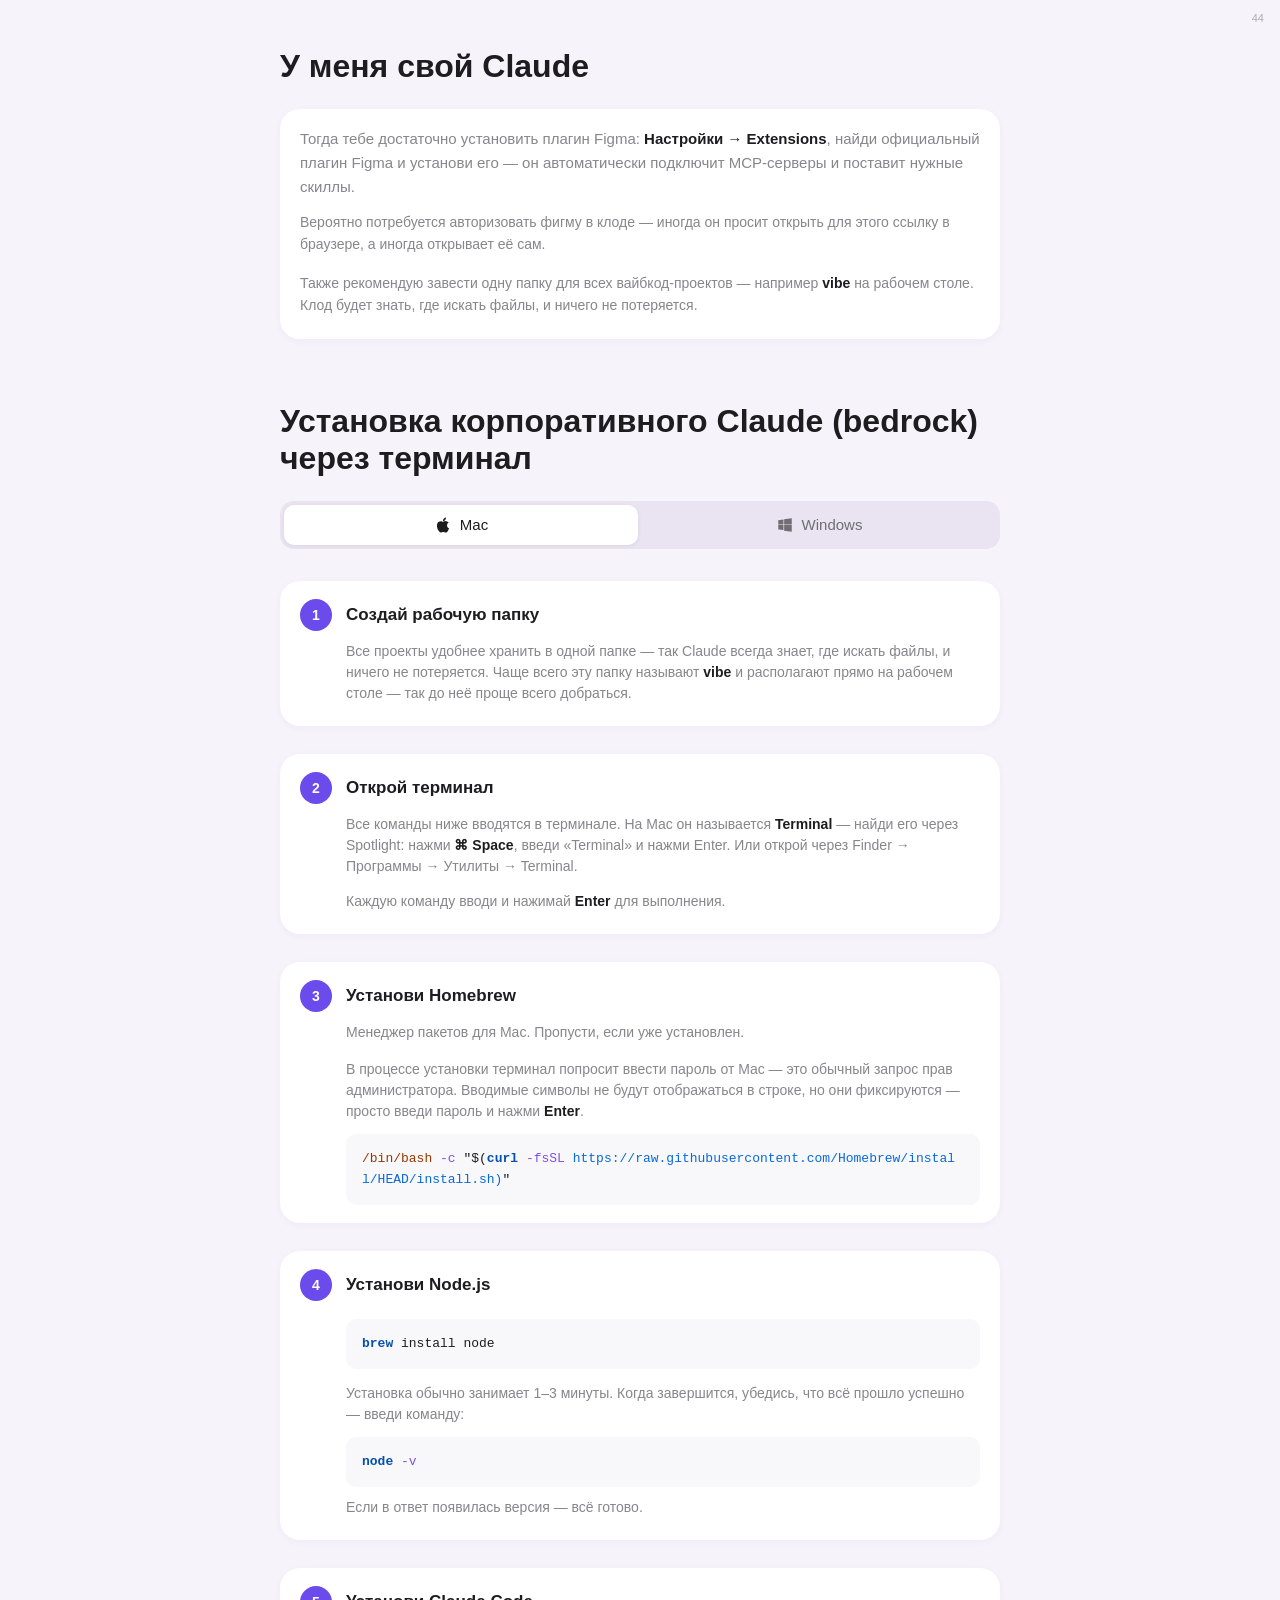
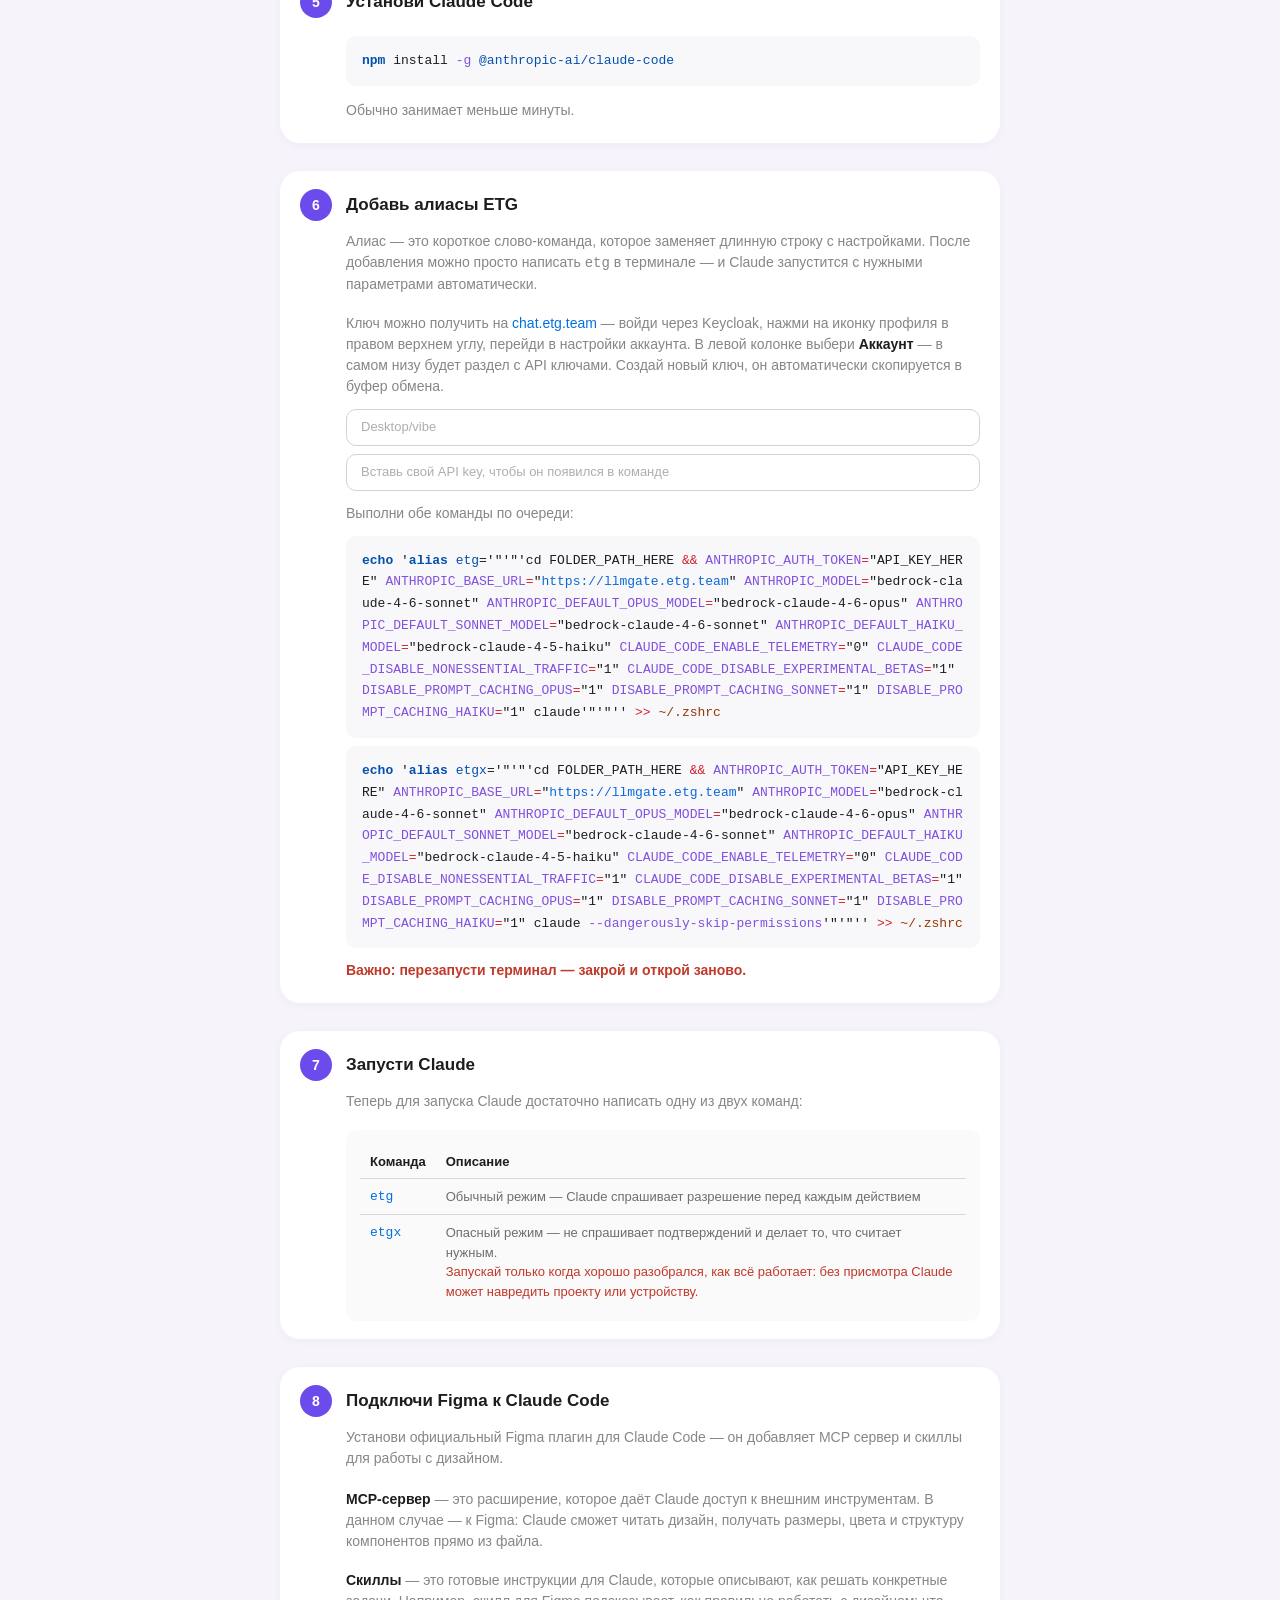
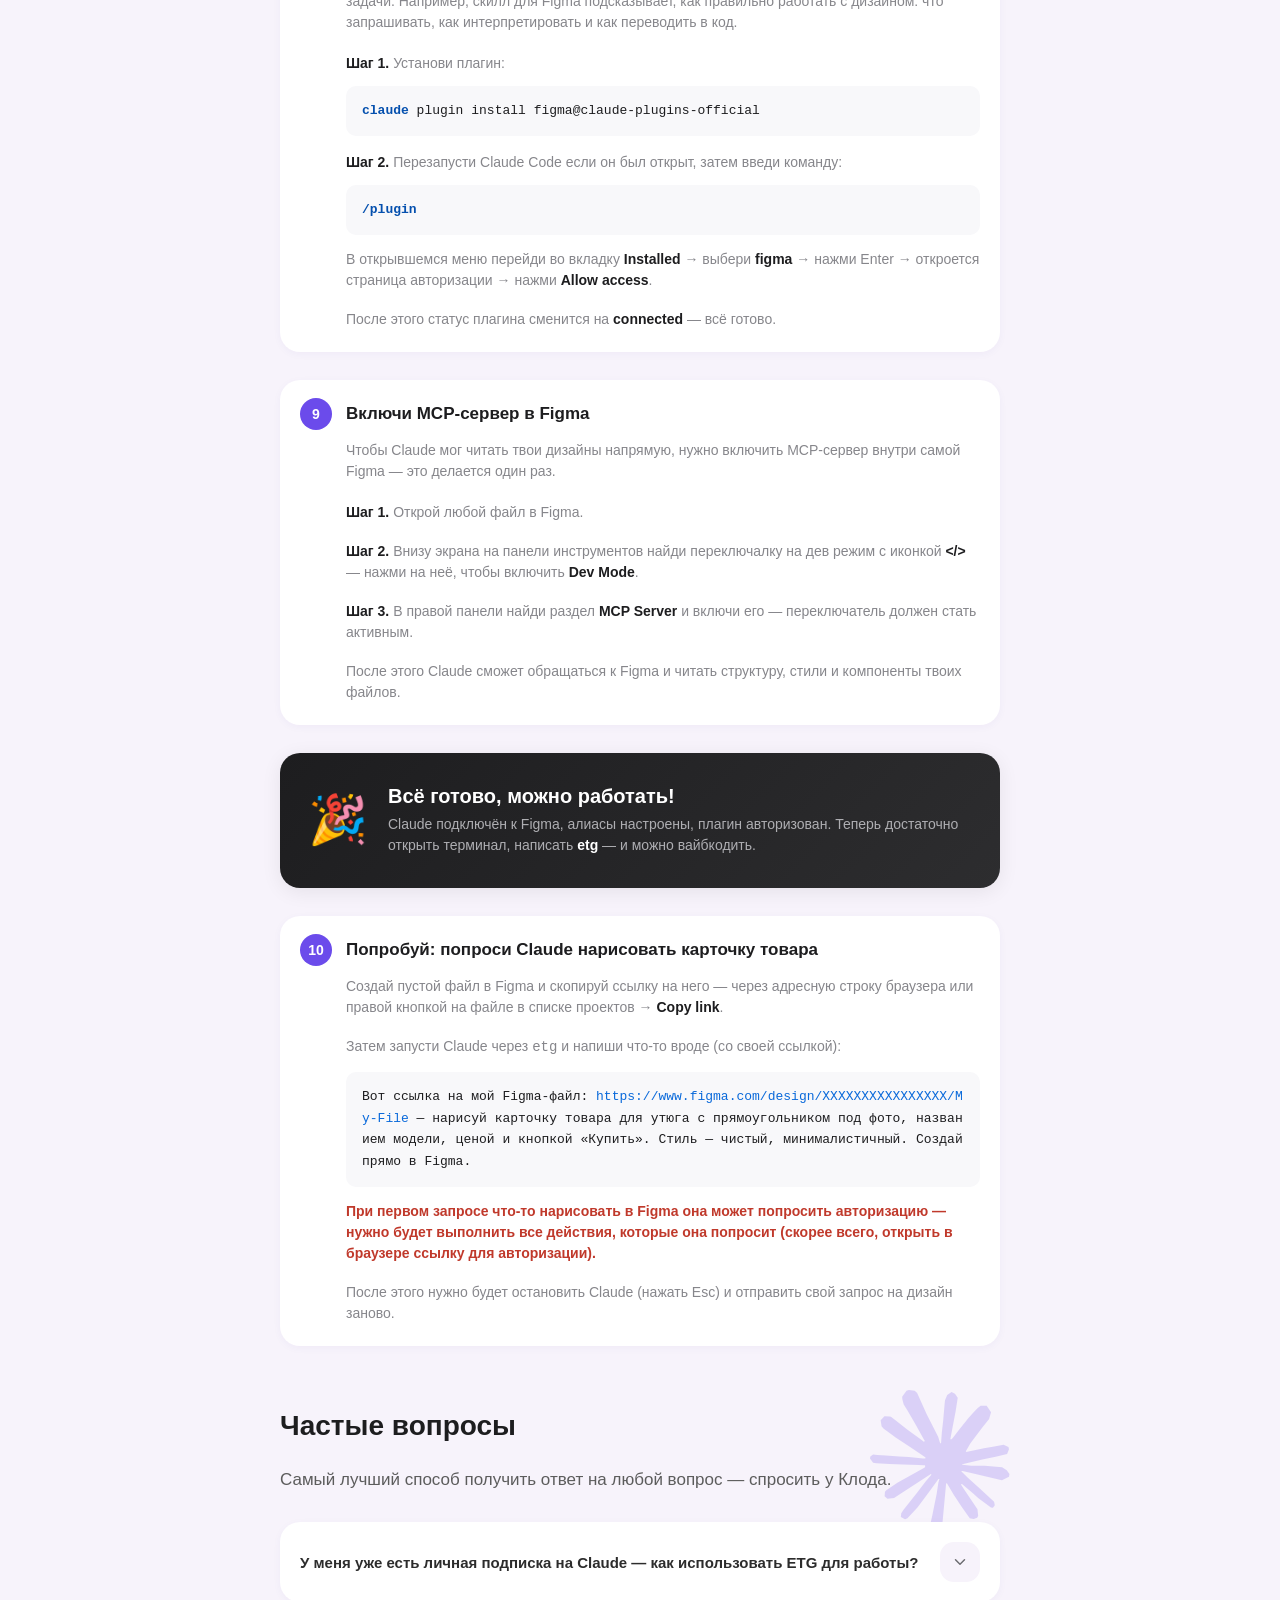
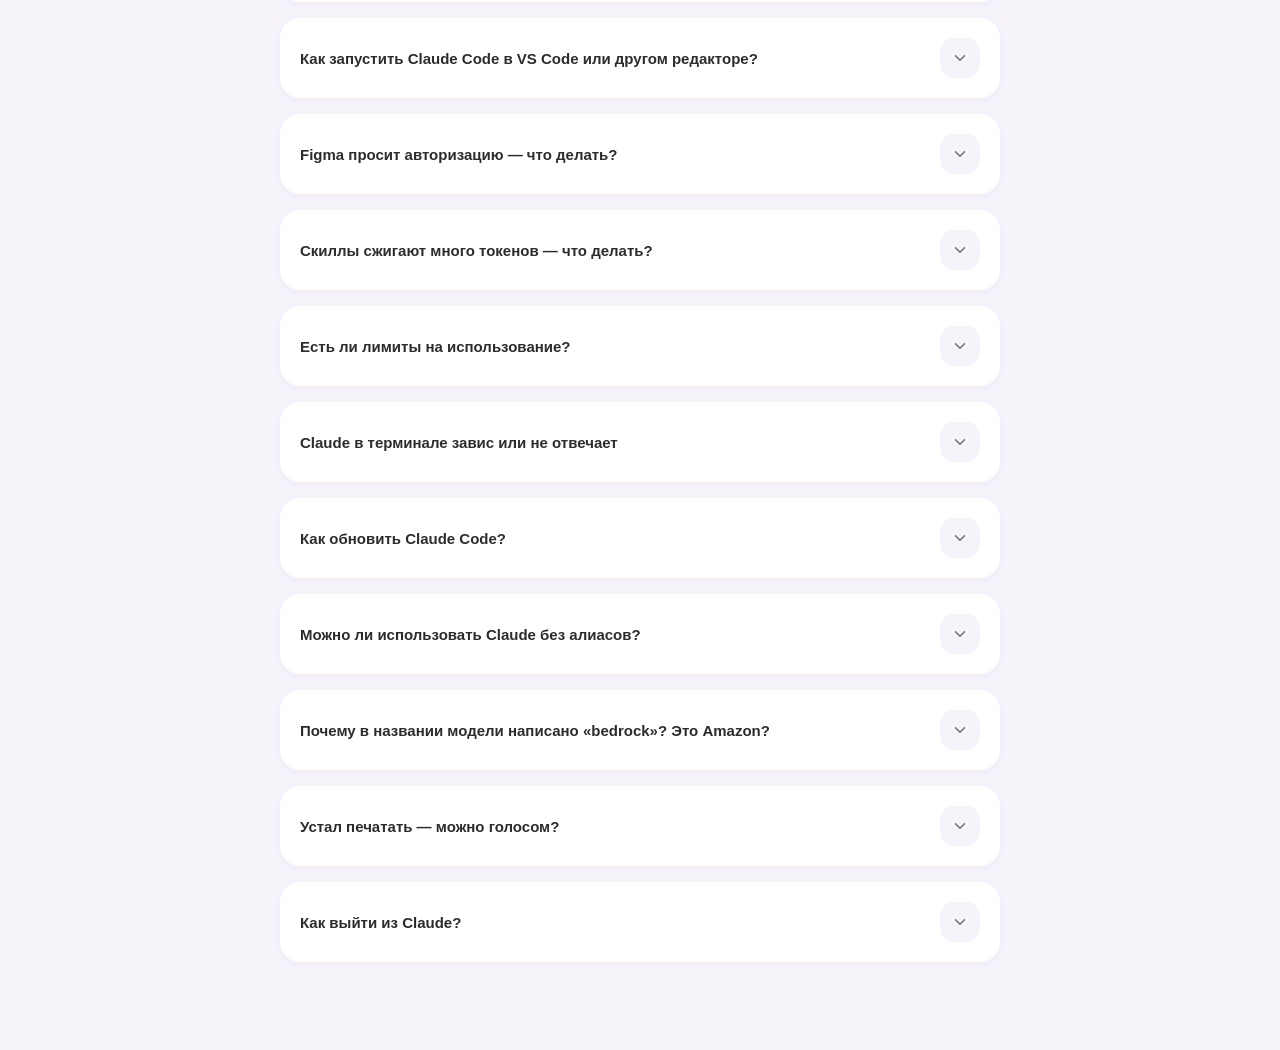
==== index.html @ 1d1927fa "v44: добавить трекинг кликов в Google Sheets через Apps Script Co-Authored-By: NiazC <niazique@gmail" ====
<!DOCTYPE html>
<html lang="ru">
<head>
  <meta charset="UTF-8" />
  <meta name="viewport" content="width=device-width, initial-scale=1.0" />
  <title>Установка Claude Code</title>
  <link rel="icon" href="favicon.svg" type="image/svg+xml" />
  <link rel="stylesheet" href="styles.css" />
  <script src="https://mcp.figma.com/mcp/html-to-design/capture.js" async></script>
</head>
<body>
  <div style="position:fixed;top:12px;right:16px;font-size:11px;color:var(--color-text-footer);pointer-events:none;">44</div>
  <div class="container">
    <header>
      <h1>У меня свой Claude</h1>
    </header>

    <div class="step" style="margin-bottom: 64px;">
      <div class="step-body" style="padding-top: 18px;">
        <p class="step-desc" style="padding-left: 0; margin: 0; font-size: 15px; line-height: 1.6;">
          Тогда тебе достаточно установить плагин Figma: <strong style="color:#1d1d1f">Настройки → Extensions</strong>, найди официальный плагин Figma и установи его — он автоматически подключит MCP-серверы и поставит нужные скиллы.
        </p>
        <p class="step-desc" style="padding-left: 0; margin-top: 4px; line-height: 1.6;">
          Вероятно потребуется авторизовать фигму в клоде — иногда он просит открыть для этого ссылку в браузере, а иногда открывает её сам.
        </p>
        <p class="step-desc" style="padding-left: 0; margin-top: 4px; line-height: 1.6;">
          Также рекомендую завести одну папку для всех вайбкод-проектов — например <strong style="color:#1d1d1f">vibe</strong> на рабочем столе. Клод будет знать, где искать файлы, и ничего не потеряется.
        </p>
      </div>
    </div>

    <header>
      <h1 id="pageTitle">Установка корпоративного Claude (bedrock) через терминал</h1>
    </header>

    <div class="os-toggle">
      <button id="macBtn" class="os-btn active" onclick="setOS('mac')">
        <svg viewBox="0 0 24 24" xmlns="http://www.w3.org/2000/svg"><path d="M18.71 19.5c-.83 1.24-1.71 2.45-3.05 2.47-1.34.03-1.77-.79-3.29-.79-1.53 0-2 .77-3.27.82-1.31.05-2.3-1.32-3.14-2.53C4.25 17 2.94 12.45 4.7 9.39c.87-1.52 2.43-2.48 4.12-2.51 1.28-.02 2.5.87 3.29.87.78 0 2.26-1.07 3.8-.91.65.03 2.47.26 3.64 1.98-.09.06-2.17 1.28-2.15 3.81.03 3.02 2.65 4.03 2.68 4.04-.03.07-.42 1.44-1.38 2.83M13 3.5c.73-.83 1.94-1.46 2.94-1.5.13 1.17-.34 2.35-1.04 3.19-.69.85-1.83 1.51-2.95 1.42-.15-1.15.41-2.35 1.05-3.11z"/></svg>
        Mac
      </button>
      <button id="winBtn" class="os-btn" onclick="setOS('win')">
        <svg viewBox="0 0 24 24" xmlns="http://www.w3.org/2000/svg"><path d="M3 5.557L9.938 4.6v6.787H3zM10.868 4.46L21 3v8.387H10.868zM3 11.988h6.938V18.8L3 17.864zM10.868 12.087H21V21l-10.132-1.396z"/></svg>
        Windows
      </button>
    </div>

    <div class="steps" id="macSteps">

      <div class="step">
        <div class="step-header">
          <div class="step-number">1</div>
          <div class="step-title">Создай рабочую папку</div>
        </div>
        <div class="step-body">
          <p class="step-desc">Все проекты удобнее хранить в одной папке — так Claude всегда знает, где искать файлы, и ничего не потеряется. Чаще всего эту папку называют <strong style="color:#1d1d1f">vibe</strong> и располагают прямо на рабочем столе — так до неё проще всего добраться.</p>
        </div>
      </div>

      <div class="step">
        <div class="step-header">
          <div class="step-number">2</div>
          <div class="step-title">Открой терминал</div>
        </div>
        <div class="step-body">
          <p class="step-desc">Все команды ниже вводятся в терминале. На Mac он называется <strong style="color:#1d1d1f">Terminal</strong> — найди его через Spotlight: нажми <strong style="color:#1d1d1f">⌘ Space</strong>, введи «Terminal» и нажми Enter. Или открой через Finder → Программы → Утилиты → Terminal.</p>
          <p class="step-desc" style="margin-top: 2px;">Каждую команду вводи и нажимай <strong style="color:#1d1d1f">Enter</strong> для выполнения.</p>
        </div>
      </div>

      <div class="step">
        <div class="step-header">
          <div class="step-number">3</div>
          <div class="step-title">Установи Homebrew</div>
        </div>
        <div class="step-body">
          <p class="step-desc">Менеджер пакетов для Mac. Пропусти, если уже установлен.</p>
          <p class="step-desc" style="margin-top:4px;">В процессе установки терминал попросит ввести пароль от Mac — это обычный запрос прав администратора. Вводимые символы не будут отображаться в строке, но они фиксируются — просто введи пароль и нажми <strong style="color:#1d1d1f">Enter</strong>.</p>
          <div class="cmd-block">
            <code>/bin/bash -c "$(curl -fsSL https://raw.githubusercontent.com/Homebrew/install/HEAD/install.sh)"</code>          </div>
        </div>
      </div>

      <div class="step">
        <div class="step-header">
          <div class="step-number">4</div>
          <div class="step-title">Установи Node.js</div>
        </div>
        <div class="step-body">
          <div class="cmd-block">
            <code>brew install node</code>          </div>
          <p class="step-desc" style="margin-top: 6px;">Установка обычно занимает 1–3 минуты. Когда завершится, убедись, что всё прошло успешно — введи команду:</p>
          <div class="cmd-block">
            <code>node -v</code>          </div>
          <p class="step-desc" style="margin-top: 2px;">Если в ответ появилась версия — всё готово.</p>
        </div>
      </div>

      <div class="step">
        <div class="step-header">
          <div class="step-number">5</div>
          <div class="step-title">Установи Claude Code</div>
        </div>
        <div class="step-body">
          <div class="cmd-block">
            <code>npm install -g @anthropic-ai/claude-code</code>          </div>
          <p class="step-desc" style="margin-top: 6px;">Обычно занимает меньше минуты.</p>
        </div>
      </div>

      <div class="step">
        <div class="step-header">
          <div class="step-number">6</div>
          <div class="step-title">Добавь алиасы ETG</div>
        </div>
        <div class="step-body">
          <p class="step-desc">Алиас — это короткое слово-команда, которое заменяет длинную строку с настройками. После добавления можно просто написать <code style="color:#86868b">etg</code> в терминале — и Claude запустится с нужными параметрами автоматически.</p>
          <p class="step-desc" style="margin-top: 6px;">Ключ можно получить на <a href="https://chat.etg.team/" target="_blank" style="color:#0071e3;text-decoration:none;font-weight:500">chat.etg.team</a> — войди через Keycloak, нажми на иконку профиля в правом верхнем углу, перейди в настройки аккаунта. В левой колонке выбери <strong style="color:#1d1d1f">Аккаунт</strong> — в самом низу будет раздел с API ключами. Создай новый ключ, он автоматически скопируется в буфер обмена.</p>

          <div class="api-key-input-wrap">
            <div class="input-row">
              <input id="macFolderInput" type="text" placeholder="Desktop/vibe"
                oninput="updateAliases()" autocomplete="off" spellcheck="false" />
            </div>
            <div class="input-row">
              <input id="macKeyInput" type="text" placeholder="Вставь свой API key, чтобы он появился в команде"
                oninput="updateAliases()" autocomplete="off" spellcheck="false" />
            </div>
          </div>

          <p class="step-desc" style="margin-top: 4px;">Выполни обе команды по очереди:</p>
          <div class="cmd-block">
            <code id="aliasEtg">echo 'alias etg='"'"'cd ~/Desktop/vibe && ANTHROPIC_AUTH_TOKEN="API_KEY_HERE" ANTHROPIC_BASE_URL="https://llmgate.etg.team" ANTHROPIC_MODEL="bedrock-claude-4-6-sonnet" ANTHROPIC_DEFAULT_OPUS_MODEL="bedrock-claude-4-6-opus" ANTHROPIC_DEFAULT_SONNET_MODEL="bedrock-claude-4-6-sonnet" ANTHROPIC_DEFAULT_HAIKU_MODEL="bedrock-claude-4-5-haiku" CLAUDE_CODE_ENABLE_TELEMETRY="0" CLAUDE_CODE_DISABLE_NONESSENTIAL_TRAFFIC="1" CLAUDE_CODE_DISABLE_EXPERIMENTAL_BETAS="1" DISABLE_PROMPT_CACHING_OPUS="1" DISABLE_PROMPT_CACHING_SONNET="1" DISABLE_PROMPT_CACHING_HAIKU="1" claude'"'"'' >> ~/.zshrc</code>          </div>
          <div class="cmd-block">
            <code id="aliasEtgx">echo 'alias etgx='"'"'cd ~/Desktop/vibe && ANTHROPIC_AUTH_TOKEN="API_KEY_HERE" ANTHROPIC_BASE_URL="https://llmgate.etg.team" ANTHROPIC_MODEL="bedrock-claude-4-6-sonnet" ANTHROPIC_DEFAULT_OPUS_MODEL="bedrock-claude-4-6-opus" ANTHROPIC_DEFAULT_SONNET_MODEL="bedrock-claude-4-6-sonnet" ANTHROPIC_DEFAULT_HAIKU_MODEL="bedrock-claude-4-5-haiku" CLAUDE_CODE_ENABLE_TELEMETRY="0" CLAUDE_CODE_DISABLE_NONESSENTIAL_TRAFFIC="1" CLAUDE_CODE_DISABLE_EXPERIMENTAL_BETAS="1" DISABLE_PROMPT_CACHING_OPUS="1" DISABLE_PROMPT_CACHING_SONNET="1" DISABLE_PROMPT_CACHING_HAIKU="1" claude --dangerously-skip-permissions'"'"'' >> ~/.zshrc</code>          </div>
          <p class="step-desc" style="color:#c0392b;font-weight:600;margin-top:4px;">Важно: перезапусти терминал — закрой и открой заново.</p>
        </div>
      </div>

      <div class="step">
        <div class="step-header">
          <div class="step-number">7</div>
          <div class="step-title">Запусти Claude</div>
        </div>
        <div class="step-body">
          <p class="step-desc">Теперь для запуска Claude достаточно написать одну из двух команд:</p>
          <div class="note" style="margin-top:6px;margin-left:46px;">
            <table>
              <thead><tr><th>Команда</th><th>Описание</th></tr></thead>
              <tbody>
                <tr>
                  <td>etg</td>
                  <td>Обычный режим — Claude спрашивает разрешение перед каждым действием</td>
                </tr>
                <tr>
                  <td>etgx</td>
                  <td>
                    Опасный режим — не спрашивает подтверждений и делает то, что считает нужным.<br>
                    <span style="color:#c0392b;">Запускай только когда хорошо разобрался, как всё работает: без присмотра Claude может навредить проекту или устройству.</span>
                  </td>
                </tr>
              </tbody>
            </table>
          </div>
        </div>
      </div>

      <div class="step">
        <div class="step-header">
          <div class="step-number">8</div>
          <div class="step-title">Подключи Figma к Claude Code</div>
        </div>
        <div class="step-body">
          <p class="step-desc">Установи официальный Figma плагин для Claude Code — он добавляет MCP сервер и скиллы для работы с дизайном.</p>
          <p class="step-desc" style="margin-top:8px;"><strong style="color:#1d1d1f">MCP-сервер</strong> — это расширение, которое даёт Claude доступ к внешним инструментам. В данном случае — к Figma: Claude сможет читать дизайн, получать размеры, цвета и структуру компонентов прямо из файла.</p>
          <p class="step-desc" style="margin-top:6px;"><strong style="color:#1d1d1f">Скиллы</strong> — это готовые инструкции для Claude, которые описывают, как решать конкретные задачи. Например, скилл для Figma подсказывает, как правильно работать с дизайном: что запрашивать, как интерпретировать и как переводить в код.</p>
          <p class="step-desc" style="margin-top:8px;"><strong style="color:#1d1d1f">Шаг 1.</strong> Установи плагин:</p>
          <div class="cmd-block">
            <code>claude plugin install figma@claude-plugins-official</code>          </div>
          <p class="step-desc" style="margin-top:8px;"><strong style="color:#1d1d1f">Шаг 2.</strong> Перезапусти Claude Code если он был открыт, затем введи команду:</p>
          <div class="cmd-block">
            <code>/plugin</code>          </div>
          <p class="step-desc" style="margin-top:6px;">В открывшемся меню перейди во вкладку <strong style="color:#1d1d1f">Installed</strong> → выбери <strong style="color:#1d1d1f">figma</strong> → нажми Enter → откроется страница авторизации → нажми <strong style="color:#1d1d1f">Allow access</strong>.</p>
          <p class="step-desc" style="margin-top:6px;">После этого статус плагина сменится на <strong style="color:#1d1d1f">connected</strong> — всё готово.</p>
        </div>
      </div>

      <div class="step">
        <div class="step-header">
          <div class="step-number">9</div>
          <div class="step-title">Включи MCP-сервер в Figma</div>
        </div>
        <div class="step-body">
          <p class="step-desc">Чтобы Claude мог читать твои дизайны напрямую, нужно включить MCP-сервер внутри самой Figma — это делается один раз.</p>
          <p class="step-desc" style="margin-top:8px;"><strong style="color:#1d1d1f">Шаг 1.</strong> Открой любой файл в Figma.</p>
          <p class="step-desc" style="margin-top:6px;"><strong style="color:#1d1d1f">Шаг 2.</strong> Внизу экрана на панели инструментов найди переключалку на дев режим с иконкой <strong style="color:#1d1d1f">&lt;/&gt;</strong> — нажми на неё, чтобы включить <strong style="color:#1d1d1f">Dev Mode</strong>.</p>
          <p class="step-desc" style="margin-top:6px;"><strong style="color:#1d1d1f">Шаг 3.</strong> В правой панели найди раздел <strong style="color:#1d1d1f">MCP Server</strong> и включи его — переключатель должен стать активным.</p>
          <p class="step-desc" style="margin-top:6px;">После этого Claude сможет обращаться к Figma и читать структуру, стили и компоненты твоих файлов.</p>
        </div>
      </div>

      <div class="step-celebrate">
        <div class="celebrate-emoji">🎉</div>
        <div class="celebrate-text">
          <h2>Всё готово, можно работать!</h2>
          <p>Claude подключён к Figma, алиасы настроены, плагин авторизован. Теперь достаточно открыть терминал, написать <strong style="color:#fff">etg</strong> — и можно вайбкодить.</p>
        </div>
      </div>

      <div class="step">
        <div class="step-header">
          <div class="step-number">10</div>
          <div class="step-title">Попробуй: попроси Claude нарисовать карточку товара</div>
        </div>
        <div class="step-body">
          <p class="step-desc">Создай пустой файл в Figma и скопируй ссылку на него — через адресную строку браузера или правой кнопкой на файле в списке проектов → <strong style="color:#1d1d1f">Copy link</strong>.</p>
          <p class="step-desc" style="margin-top:6px;">Затем запусти Claude через <code style="color:#86868b">etg</code> и напиши что-то вроде (со своей ссылкой):</p>
          <div class="cmd-block" style="margin-top:2px;">
            <code>Вот ссылка на мой Figma-файл: https://www.figma.com/design/XXXXXXXXXXXXXXXX/My-File — нарисуй карточку товара для утюга с прямоугольником под фото, названием модели, ценой и кнопкой «Купить». Стиль — чистый, минималистичный. Создай прямо в Figma.</code>          </div>
          <p class="step-desc" style="margin-top:6px;color:#c0392b;font-weight:600;">При первом запросе что-то нарисовать в Figma она может попросить авторизацию — нужно будет выполнить все действия, которые она попросит (скорее всего, открыть в браузере ссылку для авторизации).</p>
          <p class="step-desc" style="margin-top:6px;">После этого нужно будет остановить Claude (нажать Esc) и отправить свой запрос на дизайн заново.</p>
        </div>
      </div>

    </div>

    <div class="steps" id="winSteps" style="display:none">

      <div class="step">
        <div class="step-header">
          <div class="step-number">1</div>
          <div class="step-title">Создай рабочую папку</div>
        </div>
        <div class="step-body">
          <p class="step-desc">Все проекты удобнее хранить в одной папке. Чаще всего её называют <strong style="color:#1d1d1f">vibe</strong> и кладут прямо на рабочий стол — так до неё проще всего добраться. Создай её через Проводник или щёлкни правой кнопкой на рабочем столе → Создать → Папку.</p>
        </div>
      </div>

      <div class="step">
        <div class="step-header">
          <div class="step-number">2</div>
          <div class="step-title">Открой PowerShell</div>
        </div>
        <div class="step-body">
          <p class="step-desc">Все команды ниже вводятся в PowerShell. Открой его через <strong style="color:#1d1d1f">Win + X</strong> → Terminal (или Windows PowerShell). Либо нажми <strong style="color:#1d1d1f">Win + S</strong>, введи «PowerShell» и запусти от имени администратора.</p>
          <p class="step-desc" style="margin-top:2px;">Каждую команду вводи и нажимай <strong style="color:#1d1d1f">Enter</strong> для выполнения.</p>
        </div>
      </div>

      <div class="step">
        <div class="step-header">
          <div class="step-number">3</div>
          <div class="step-title">Установи Node.js</div>
        </div>
        <div class="step-body">
          <p class="step-desc">Установи через встроенный пакетный менеджер Windows:</p>
          <div class="cmd-block">
            <code>winget install OpenJS.NodeJS</code>          </div>
          <p class="step-desc" style="margin-top:6px;">Установка занимает 1–3 минуты. После завершения закрой и снова открой PowerShell, затем проверь:</p>
          <div class="cmd-block">
            <code>node -v</code>          </div>
          <p class="step-desc" style="margin-top:2px;">Если в ответ появилась версия — всё готово.</p>
        </div>
      </div>

      <div class="step">
        <div class="step-header">
          <div class="step-number">4</div>
          <div class="step-title">Установи Claude Code</div>
        </div>
        <div class="step-body">
          <div class="cmd-block">
            <code>npm install -g @anthropic-ai/claude-code</code>          </div>
          <p class="step-desc" style="margin-top:6px;">Обычно занимает меньше минуты.</p>
        </div>
      </div>

      <div class="step">
        <div class="step-header">
          <div class="step-number">5</div>
          <div class="step-title">Добавь функции ETG</div>
        </div>
        <div class="step-body">
          <p class="step-desc">На Windows вместо алиасов используются функции PowerShell — принцип тот же: вводишь <code style="color:#86868b">etg</code> и Claude запускается с нужными параметрами.</p>
          <p class="step-desc" style="margin-top:6px;">Ключ можно получить на <a href="https://chat.etg.team/" target="_blank" style="color:#0071e3;text-decoration:none;font-weight:500">chat.etg.team</a> — войди через Keycloak, нажми на иконку профиля в правом верхнем углу, перейди в настройки аккаунта. В левой колонке выбери <strong style="color:#1d1d1f">Аккаунт</strong> — в самом низу будет раздел с API ключами. Создай новый ключ, он автоматически скопируется в буфер обмена.</p>

          <div class="api-key-input-wrap">
            <div class="input-row">
              <input id="winFolderInput" type="text" placeholder="C:\Users\Имя\Desktop\vibe"
                oninput="updateAliases()" autocomplete="off" spellcheck="false" />
            </div>
            <div class="input-row">
              <input id="winKeyInput" type="text" placeholder="Вставь свой API key, чтобы он появился в команде"
                oninput="updateAliases()" autocomplete="off" spellcheck="false" />
            </div>
          </div>

          <p class="step-desc" style="margin-top:4px;">Выполни по очереди — разрешить запуск скриптов и создать профиль если его нет:</p>
          <div class="cmd-block">
            <code>Set-ExecutionPolicy -ExecutionPolicy RemoteSigned -Scope CurrentUser</code>          </div>
          <div class="cmd-block">
            <code>if (!(Test-Path $PROFILE)) { New-Item -ItemType File -Path $PROFILE -Force }</code>          </div>

          <p class="step-desc" style="margin-top:4px;">Открой файл профиля в Блокноте:</p>
          <div class="cmd-block">
            <code>notepad $PROFILE</code>          </div>

          <p class="step-desc" style="margin-top:4px;">Скопируй и вставь в конец файла, затем сохрани:</p>
          <div class="cmd-block multiline">
            <code id="winProfile">function etg {
    Set-Location "C:\Users\Имя\Desktop\vibe"
    $env:ANTHROPIC_AUTH_TOKEN = "API_KEY_HERE"
    $env:ANTHROPIC_BASE_URL = "https://llmgate.etg.team"
    $env:ANTHROPIC_MODEL = "bedrock-claude-4-6-sonnet"
    $env:ANTHROPIC_DEFAULT_OPUS_MODEL = "bedrock-claude-4-6-opus"
    $env:ANTHROPIC_DEFAULT_SONNET_MODEL = "bedrock-claude-4-6-sonnet"
    $env:ANTHROPIC_DEFAULT_HAIKU_MODEL = "bedrock-claude-4-5-haiku"
    $env:CLAUDE_CODE_ENABLE_TELEMETRY = "0"
    $env:CLAUDE_CODE_DISABLE_NONESSENTIAL_TRAFFIC = "1"
    $env:CLAUDE_CODE_DISABLE_EXPERIMENTAL_BETAS = "1"
    $env:DISABLE_PROMPT_CACHING_OPUS = "1"
    $env:DISABLE_PROMPT_CACHING_SONNET = "1"
    $env:DISABLE_PROMPT_CACHING_HAIKU = "1"
    claude
}

function etgx {
    Set-Location "C:\Users\Имя\Desktop\vibe"
    $env:ANTHROPIC_AUTH_TOKEN = "API_KEY_HERE"
    $env:ANTHROPIC_BASE_URL = "https://llmgate.etg.team"
    $env:ANTHROPIC_MODEL = "bedrock-claude-4-6-sonnet"
    $env:ANTHROPIC_DEFAULT_OPUS_MODEL = "bedrock-claude-4-6-opus"
    $env:ANTHROPIC_DEFAULT_SONNET_MODEL = "bedrock-claude-4-6-sonnet"
    $env:ANTHROPIC_DEFAULT_HAIKU_MODEL = "bedrock-claude-4-5-haiku"
    $env:CLAUDE_CODE_ENABLE_TELEMETRY = "0"
    $env:CLAUDE_CODE_DISABLE_NONESSENTIAL_TRAFFIC = "1"
    $env:CLAUDE_CODE_DISABLE_EXPERIMENTAL_BETAS = "1"
    $env:DISABLE_PROMPT_CACHING_OPUS = "1"
    $env:DISABLE_PROMPT_CACHING_SONNET = "1"
    $env:DISABLE_PROMPT_CACHING_HAIKU = "1"
    claude --dangerously-skip-permissions
}</code>          </div>
          <p class="step-desc" style="color:#c0392b;font-weight:600;margin-top:4px;">Важно: перезапусти PowerShell — закрой и открой заново.</p>
        </div>
      </div>

      <div class="step">
        <div class="step-header">
          <div class="step-number">6</div>
          <div class="step-title">Запусти Claude</div>
        </div>
        <div class="step-body">
          <p class="step-desc">Теперь для запуска Claude достаточно написать одну из двух команд:</p>
          <div class="note" style="margin-top:6px;margin-left:46px;">
            <table>
              <thead><tr><th>Команда</th><th>Описание</th></tr></thead>
              <tbody>
                <tr>
                  <td>etg</td>
                  <td>Обычный режим — Claude спрашивает разрешение перед каждым действием</td>
                </tr>
                <tr>
                  <td>etgx</td>
                  <td>
                    Опасный режим — не спрашивает подтверждений и делает то, что считает нужным.<br>
                    <span style="color:#c0392b;">Запускай только когда хорошо разобрался, как всё работает: без присмотра Claude может навредить проекту или устройству.</span>
                  </td>
                </tr>
              </tbody>
            </table>
          </div>
        </div>
      </div>

      <div class="step">
        <div class="step-header">
          <div class="step-number">7</div>
          <div class="step-title">Подключи Figma к Claude Code</div>
        </div>
        <div class="step-body">
          <p class="step-desc">Установи официальный Figma плагин для Claude Code — он добавляет MCP сервер и скиллы для работы с дизайном.</p>
          <p class="step-desc" style="margin-top:8px;"><strong style="color:#1d1d1f">MCP-сервер</strong> — это расширение, которое даёт Claude доступ к внешним инструментам. В данном случае — к Figma: Claude сможет читать дизайн, получать размеры, цвета и структуру компонентов прямо из файла.</p>
          <p class="step-desc" style="margin-top:6px;"><strong style="color:#1d1d1f">Скиллы</strong> — это готовые инструкции для Claude, которые описывают, как решать конкретные задачи. Например, скилл для Figma подсказывает, как правильно работать с дизайном: что запрашивать, как интерпретировать и как переводить в код.</p>
          <p class="step-desc" style="margin-top:8px;"><strong style="color:#1d1d1f">Шаг 1.</strong> Установи плагин:</p>
          <div class="cmd-block">
            <code>claude plugin install figma@claude-plugins-official</code>          </div>
          <p class="step-desc" style="margin-top:8px;"><strong style="color:#1d1d1f">Шаг 2.</strong> Перезапусти Claude Code если он был открыт, затем введи команду:</p>
          <div class="cmd-block">
            <code>/plugin</code>          </div>
          <p class="step-desc" style="margin-top:6px;">В открывшемся меню перейди во вкладку <strong style="color:#1d1d1f">Installed</strong> → выбери <strong style="color:#1d1d1f">figma</strong> → нажми Enter → откроется страница авторизации → нажми <strong style="color:#1d1d1f">Allow access</strong>.</p>
          <p class="step-desc" style="margin-top:6px;">После этого статус плагина сменится на <strong style="color:#1d1d1f">connected</strong> — всё готово.</p>
        </div>
      </div>

      <div class="step">
        <div class="step-header">
          <div class="step-number">8</div>
          <div class="step-title">Включи MCP-сервер в Figma</div>
        </div>
        <div class="step-body">
          <p class="step-desc">Чтобы Claude мог читать твои дизайны напрямую, нужно включить MCP-сервер внутри самой Figma — это делается один раз.</p>
          <p class="step-desc" style="margin-top:8px;"><strong style="color:#1d1d1f">Шаг 1.</strong> Открой любой файл в Figma.</p>
          <p class="step-desc" style="margin-top:6px;"><strong style="color:#1d1d1f">Шаг 2.</strong> Внизу экрана на панели инструментов найди переключалку на дев режим с иконкой <strong style="color:#1d1d1f">&lt;/&gt;</strong> — нажми на неё, чтобы включить <strong style="color:#1d1d1f">Dev Mode</strong>.</p>
          <p class="step-desc" style="margin-top:6px;"><strong style="color:#1d1d1f">Шаг 3.</strong> В правой панели найди раздел <strong style="color:#1d1d1f">MCP Server</strong> и включи его — переключатель должен стать активным.</p>
          <p class="step-desc" style="margin-top:6px;">После этого Claude сможет обращаться к Figma и читать структуру, стили и компоненты твоих файлов.</p>
        </div>
      </div>

      <div class="step-celebrate">
        <div class="celebrate-emoji">🎉</div>
        <div class="celebrate-text">
          <h2>Всё готово, можно работать!</h2>
          <p>Claude подключён к Figma, функции настроены, плагин авторизован. Теперь достаточно открыть PowerShell, написать <strong style="color:#fff">etg</strong> — и можно вайбкодить.</p>
        </div>
      </div>

      <div class="step">
        <div class="step-header">
          <div class="step-number">9</div>
          <div class="step-title">Попробуй: попроси Claude нарисовать карточку товара</div>
        </div>
        <div class="step-body">
          <p class="step-desc">Создай пустой файл в Figma и скопируй ссылку на него — через адресную строку браузера или правой кнопкой на файле в списке проектов → <strong style="color:#1d1d1f">Copy link</strong>.</p>
          <p class="step-desc" style="margin-top:6px;">Затем запусти Claude через <code style="color:#86868b">etg</code> и напиши что-то вроде (со своей ссылкой):</p>
          <div class="cmd-block" style="margin-top:2px;">
            <code>Вот ссылка на мой Figma-файл: https://www.figma.com/design/XXXXXXXXXXXXXXXX/My-File — нарисуй карточку товара для утюга с прямоугольником под фото, названием модели, ценой и кнопкой «Купить». Стиль — чистый, минималистичный. Создай прямо в Figma.</code>          </div>
          <p class="step-desc" style="margin-top:6px;color:#c0392b;font-weight:600;">При первом запросе что-то нарисовать в Figma она может попросить авторизацию — нужно будет выполнить все действия, которые она попросит (скорее всего, открыть в браузере ссылку для авторизации).</p>
          <p class="step-desc" style="margin-top:6px;">После этого нужно будет остановить Claude (нажать Esc) и отправить свой запрос на дизайн заново.</p>
        </div>
      </div>

    </div>

    <div class="faq-section">
      <h2 class="faq-title">Частые вопросы</h2>
      <svg xmlns="http://www.w3.org/2000/svg" class="faq-bg-icon" fill="#6b4beb" viewBox="0 0 16 16"><path d="m3.127 10.604 3.135-1.76.053-.153-.053-.085H6.11l-.525-.032-1.791-.048-1.554-.065-1.505-.08-.38-.081L0 7.832l.036-.234.32-.214.455.04 1.009.069 1.513.105 1.097.064 1.626.17h.259l.036-.105-.089-.065-.068-.064-1.566-1.062-1.695-1.121-.887-.646-.48-.327-.243-.306-.104-.67.435-.48.585.04.15.04.593.456 1.267.981 1.654 1.218.242.202.097-.068.012-.049-.109-.181-.9-1.626-.96-1.655-.428-.686-.113-.411a2 2 0 0 1-.068-.484l.496-.674L4.446 0l.662.089.279.242.411.94.666 1.48 1.033 2.014.302.597.162.553.06.17h.105v-.097l.085-1.134.157-1.392.154-1.792.052-.504.25-.605.497-.327.387.186.319.456-.045.294-.19 1.23-.37 1.93-.243 1.29h.142l.161-.16.654-.868 1.097-1.372.484-.545.565-.601.363-.287h.686l.505.751-.226.775-.707.895-.585.759-.839 1.13-.524.904.048.072.125-.012 1.897-.403 1.024-.186 1.223-.21.553.258.06.263-.218.536-1.307.323-1.533.307-2.284.54-.028.02.032.04 1.029.098.44.024h1.077l2.005.15.525.346.315.424-.053.323-.807.411-3.631-.863-.872-.218h-.12v.073l.726.71 1.331 1.202 1.667 1.55.084.383-.214.302-.226-.032-1.464-1.101-.565-.497-1.28-1.077h-.084v.113l.295.432 1.557 2.34.08.718-.112.234-.404.141-.444-.08-.911-1.28-.94-1.44-.759-1.291-.093.053-.448 4.821-.21.246-.484.186-.403-.307-.214-.496.214-.98.258-1.28.21-1.016.19-1.263.112-.42-.008-.028-.092.012-.953 1.307-1.448 1.957-1.146 1.227-.274.109-.477-.247.045-.44.266-.39 1.586-2.018.956-1.25.617-.723-.004-.105h-.036l-4.212 2.736-.75.096-.324-.302.04-.496.154-.162 1.267-.871z"/></svg>
      <p style="color:var(--color-faq-answer);font-size:17px;margin-top:0px;margin-bottom:32px;position:relative;z-index:1;">
        Самый лучший способ получить ответ на любой вопрос — спросить у Клода.
      </p>
      <div class="faq-list">

        <details class="faq-item">
          <summary>У меня уже есть личная подписка на Claude — как использовать ETG для работы? <span class="faq-chevron"><svg viewBox="0 0 24 24"><polyline points="6 9 12 15 18 9"/></svg></span></summary>
          <div class="faq-answer"><div class="faq-answer-inner">
            <p>Личная подписка и рабочий доступ через ETG — это разные вещи, они не мешают друг другу. Если просто запустить <code>claude</code> в терминале — он будет использовать твою личную подписку. А если запустить через <code>etg</code> — он подключится к серверу ETG с рабочим ключом.</p>
            <p>Алиасы <code>etg</code> / <code>etgx</code> как раз для этого и нужны: они автоматически подставляют рабочий ключ и сервер, чтобы ты не путал личное и рабочее. Для рабочих задач — всегда запускай через <code>etg</code>.</p>
          </div></div>
        </details>

        <details class="faq-item">
          <summary>Как запустить Claude Code в VS Code или другом редакторе? <span class="faq-chevron"><svg viewBox="0 0 24 24"><polyline points="6 9 12 15 18 9"/></svg></span></summary>
          <div class="faq-answer"><div class="faq-answer-inner">
            <p>Чтобы запустить его внутри редактора, достаточно открыть встроенный терминал. В появившемся терминале введи <code>etg</code> или <code>etgx</code> — и всё будет работать как обычно.</p>
          </div></div>
        </details>

        <details class="faq-item">
          <summary>Figma просит авторизацию — что делать? <span class="faq-chevron"><svg viewBox="0 0 24 24"><polyline points="6 9 12 15 18 9"/></svg></span></summary>
          <div class="faq-answer"><div class="faq-answer-inner">
            <p>Если при работе с Figma Claude пишет, что нужна авторизация — введи <code>/mcp</code> в Claude. В списке серверов найди <strong>figma</strong> — рядом будет ссылка для авторизации. Открой её в браузере и разреши доступ.</p>
            <p>После авторизации нажми <code>Esc</code> и <span style="color:#c0392b;font-weight:600;">повтори свой запрос</span> — это очень важно, без повторного запроса Claude не начнёт работу с Figma.</p>
          </div></div>
        </details>

        <details class="faq-item">
          <summary>Скиллы сжигают много токенов — что делать? <span class="faq-chevron"><svg viewBox="0 0 24 24"><polyline points="6 9 12 15 18 9"/></svg></span></summary>
          <div class="faq-answer"><div class="faq-answer-inner">
            <p>Да, скиллы иногда способствуют сжиганию большого количества токенов — особенно если в них много инструкций, которые тебе не нужны. Если хочешь, всегда можно попробовать модифицировать скиллы под себя (убрать лишнее) или написать свои с нуля.</p>
            <p>Скиллы — это просто текстовые инструкции. Ничего сложного. А о том, как их найти и отредактировать — спроси у Claude сам 🙂</p>
          </div></div>
        </details>

        <details class="faq-item">
          <summary>Есть ли лимиты на использование? <span class="faq-chevron"><svg viewBox="0 0 24 24"><polyline points="6 9 12 15 18 9"/></svg></span></summary>
          <div class="faq-answer"><div class="faq-answer-inner">
            <p>Да, лимиты есть. К сожалению, посмотреть их нигде нельзя — ни в интерфейсе, ни в настройках. Когда лимит исчерпан, Claude сообщит об этом сам.</p>
            <p>Быстрее всего лимит расходуется при работе с моделью <strong>Opus</strong> — она самая мощная, но и самая «дорогая» с точки зрения квоты. Для простых задач лучше переключиться на <strong>Sonnet</strong> — он справляется с большинством повседневных запросов и расходует лимит значительно медленнее. Лимиты обновляются раз в месяц.</p>
            <p>Например, чтобы собрать эту инструкцию я использовал Sonnet, но когда случался затык — переключался на Opus, чтобы преодолеть сложность.</p>
          </div></div>
        </details>

        <details class="faq-item">
          <summary>Claude в терминале завис или не отвечает <span class="faq-chevron"><svg viewBox="0 0 24 24"><polyline points="6 9 12 15 18 9"/></svg></span></summary>
          <div class="faq-answer"><div class="faq-answer-inner">
            <p>Нажми <code>Esc</code>, чтобы прервать текущее действие. Если не помогает — нажми <code>Ctrl + C</code> дважды, чтобы полностью выйти, и запусти заново через <code>etg</code>.</p>
          </div></div>
        </details>

        <details class="faq-item">
          <summary>Как обновить Claude Code? <span class="faq-chevron"><svg viewBox="0 0 24 24"><polyline points="6 9 12 15 18 9"/></svg></span></summary>
          <div class="faq-answer"><div class="faq-answer-inner">
            <p>Выполни ту же команду, что и при установке:</p>
            <p><code>npm install -g @anthropic-ai/claude-code</code></p>
            <p>Она установит последнюю версию поверх текущей.</p>
          </div></div>
        </details>

        <details class="faq-item">
          <summary>Можно ли использовать Claude без алиасов? <span class="faq-chevron"><svg viewBox="0 0 24 24"><polyline points="6 9 12 15 18 9"/></svg></span></summary>
          <div class="faq-answer"><div class="faq-answer-inner">
            <p>Да, но тогда перед каждым запуском нужно вручную задавать переменные окружения — ключ, адрес сервера, модель. Алиасы <code>etg</code> / <code>etgx</code> просто делают это автоматически в одну команду.</p>
          </div></div>
        </details>

        <details class="faq-item">
          <summary>Почему в названии модели написано «bedrock»? Это Amazon? <span class="faq-chevron"><svg viewBox="0 0 24 24"><polyline points="6 9 12 15 18 9"/></svg></span></summary>
          <div class="faq-answer"><div class="faq-answer-inner">
            <p>Да, <strong>Amazon Bedrock</strong> — это облачная платформа, через которую ETG получает доступ к модели Claude от Anthropic.</p>
            <p>Для тебя это ни на что не влияет: не нужен аккаунт Amazon, не нужна подписка. Всё работает через сервер ETG — ты просто пишешь <code>etg</code> и общаешься с Claude.</p>
            <p>Единственное ограничение — взаимодействовать с таким Claude можно только через терминал или IDE с терминалом, а не через удобное приложение Сlaude.</p>
          </div></div>
        </details>

        <details class="faq-item">
          <summary>Устал печатать — можно голосом? <span class="faq-chevron"><svg viewBox="0 0 24 24"><polyline points="6 9 12 15 18 9"/></svg></span></summary>
          <div class="faq-answer"><div class="faq-answer-inner">
            <p>Да! Установи <a href="https://wispr.ai" target="_blank" style="color:#0071e3;text-decoration:none;font-weight:500;">Wispr Flow</a> — это приложение для голосового ввода, которое работает в любом текстовом поле, включая терминал. Просто говоришь — и текст появляется.</p>
            <p>Бесплатной версии вполне хватает для повседневной работы. Скачай с <a href="https://wispr.ai" target="_blank" style="color:#0071e3;text-decoration:none;font-weight:500;">wispr.ai</a>, установи и пользуйся.</p>
          </div></div>
        </details>

        <details class="faq-item">
          <summary>Как выйти из Claude? <span class="faq-chevron"><svg viewBox="0 0 24 24"><polyline points="6 9 12 15 18 9"/></svg></span></summary>
          <div class="faq-answer"><div class="faq-answer-inner">
            <p>Нажми <code>Esc</code>, чтобы прервать текущее действие. Чтобы полностью выйти из Claude, введи <code>/exit</code> или нажми <code>Ctrl + C</code> дважды.</p>
          </div></div>
        </details>

      </div>
    </div>

    <footer></footer>
  </div>

  <script>
    let currentOS = 'mac';

    /* ── OS templates ── */
    const MAC_ETG_TEMPLATE  = `echo 'alias etg='"'"'cd {FOLDER} && ANTHROPIC_AUTH_TOKEN="{KEY}" ANTHROPIC_BASE_URL="https://llmgate.etg.team" ANTHROPIC_MODEL="bedrock-claude-4-6-sonnet" ANTHROPIC_DEFAULT_OPUS_MODEL="bedrock-claude-4-6-opus" ANTHROPIC_DEFAULT_SONNET_MODEL="bedrock-claude-4-6-sonnet" ANTHROPIC_DEFAULT_HAIKU_MODEL="bedrock-claude-4-5-haiku" CLAUDE_CODE_ENABLE_TELEMETRY="0" CLAUDE_CODE_DISABLE_NONESSENTIAL_TRAFFIC="1" CLAUDE_CODE_DISABLE_EXPERIMENTAL_BETAS="1" DISABLE_PROMPT_CACHING_OPUS="1" DISABLE_PROMPT_CACHING_SONNET="1" DISABLE_PROMPT_CACHING_HAIKU="1" claude'"'"'' >> ~/.zshrc`;
    const MAC_ETGX_TEMPLATE = `echo 'alias etgx='"'"'cd {FOLDER} && ANTHROPIC_AUTH_TOKEN="{KEY}" ANTHROPIC_BASE_URL="https://llmgate.etg.team" ANTHROPIC_MODEL="bedrock-claude-4-6-sonnet" ANTHROPIC_DEFAULT_OPUS_MODEL="bedrock-claude-4-6-opus" ANTHROPIC_DEFAULT_SONNET_MODEL="bedrock-claude-4-6-sonnet" ANTHROPIC_DEFAULT_HAIKU_MODEL="bedrock-claude-4-5-haiku" CLAUDE_CODE_ENABLE_TELEMETRY="0" CLAUDE_CODE_DISABLE_NONESSENTIAL_TRAFFIC="1" CLAUDE_CODE_DISABLE_EXPERIMENTAL_BETAS="1" DISABLE_PROMPT_CACHING_OPUS="1" DISABLE_PROMPT_CACHING_SONNET="1" DISABLE_PROMPT_CACHING_HAIKU="1" claude --dangerously-skip-permissions'"'"'' >> ~/.zshrc`;

    const WIN_PROFILE_TEMPLATE =
`function etg {
    Set-Location "{FOLDER}"
    $env:ANTHROPIC_AUTH_TOKEN = "{KEY}"
    $env:ANTHROPIC_BASE_URL = "https://llmgate.etg.team"
    $env:ANTHROPIC_MODEL = "bedrock-claude-4-6-sonnet"
    $env:ANTHROPIC_DEFAULT_OPUS_MODEL = "bedrock-claude-4-6-opus"
    $env:ANTHROPIC_DEFAULT_SONNET_MODEL = "bedrock-claude-4-6-sonnet"
    $env:ANTHROPIC_DEFAULT_HAIKU_MODEL = "bedrock-claude-4-5-haiku"
    $env:CLAUDE_CODE_ENABLE_TELEMETRY = "0"
    $env:CLAUDE_CODE_DISABLE_NONESSENTIAL_TRAFFIC = "1"
    $env:CLAUDE_CODE_DISABLE_EXPERIMENTAL_BETAS = "1"
    $env:DISABLE_PROMPT_CACHING_OPUS = "1"
    $env:DISABLE_PROMPT_CACHING_SONNET = "1"
    $env:DISABLE_PROMPT_CACHING_HAIKU = "1"
    claude
}

function etgx {
    Set-Location "{FOLDER}"
    $env:ANTHROPIC_AUTH_TOKEN = "{KEY}"
    $env:ANTHROPIC_BASE_URL = "https://llmgate.etg.team"
    $env:ANTHROPIC_MODEL = "bedrock-claude-4-6-sonnet"
    $env:ANTHROPIC_DEFAULT_OPUS_MODEL = "bedrock-claude-4-6-opus"
    $env:ANTHROPIC_DEFAULT_SONNET_MODEL = "bedrock-claude-4-6-sonnet"
    $env:ANTHROPIC_DEFAULT_HAIKU_MODEL = "bedrock-claude-4-5-haiku"
    $env:CLAUDE_CODE_ENABLE_TELEMETRY = "0"
    $env:CLAUDE_CODE_DISABLE_NONESSENTIAL_TRAFFIC = "1"
    $env:CLAUDE_CODE_DISABLE_EXPERIMENTAL_BETAS = "1"
    $env:DISABLE_PROMPT_CACHING_OPUS = "1"
    $env:DISABLE_PROMPT_CACHING_SONNET = "1"
    $env:DISABLE_PROMPT_CACHING_HAIKU = "1"
    claude --dangerously-skip-permissions
}`;

    /* ── Helpers ── */
    function esc(s) {
      return s.replace(/&/g,'&amp;').replace(/</g,'&lt;').replace(/>/g,'&gt;');
    }

    function highlightShell(text) {
      let h = esc(text);
      h = h.replace(/(https?:\/\/[^\s"'&]+)/g, '<span class="sh-url">$1</span>');
      h = h.replace(/(&quot;)(.*?)(&quot;)/g, (m,q1,inner,q2) =>
        '<span class="sh-string">' + q1 + inner + q2 + '</span>');
      h = h.replace(/\b([A-Z_]{2,})(=)/g, '<span class="sh-var">$1</span><span class="sh-op">$2</span>');
      h = h.replace(/(~\/[\w.\/\-]+|\.\/[\w.\/\-]+|\/bin\/\w+)/g, '<span class="sh-path">$1</span>');
      h = h.replace(/(\s)(--?[\w-]+)/g, '$1<span class="sh-flag">$2</span>');
      h = h.replace(/(&gt;&gt;|&amp;&amp;|\|)/g, '<span class="sh-op">$1</span>');
      const cmds = ['echo','brew','npm','mkdir','curl','cd','claude','node','winget'];
      const cmdRe = new RegExp('(^|(?:sh-op"&gt;)\\s*|\\$\\()(' + cmds.join('|') + ')\\b', 'g');
      h = h.replace(cmdRe, '$1<span class="sh-cmd">$2</span>');
      h = h.replace(/(@[\w-]+\/[\w-]+)/g, '<span class="sh-pkg">$1</span>');
      h = h.replace(/^(\/\w+)$/gm, '<span class="sh-cmd">$1</span>');
      h = h.replace(/\b(alias)\s+([\w]+)/g, '<span class="sh-cmd">$1</span> <span class="sh-pkg">$2</span>');
      return h;
    }

    function highlightPS(text) {
      let h = esc(text);
      // keywords
      h = h.replace(/\b(function|if|Set-Location|Test-Path|New-Item|Add-Content|Set-ExecutionPolicy|notepad)\b/g,
        '<span class="ps-cmd">$1</span>');
      // $env:VAR =
      h = h.replace(/(\$env:[A-Z_]+)/g, '<span class="ps-var">$1</span>');
      // strings
      h = h.replace(/"([^"]*)"/g, '"<span class="ps-str">$1</span>"');
      // flags
      h = h.replace(/(\s)(--?[\w-]+)/g, '$1<span class="sh-flag">$2</span>');
      // $PROFILE, $env:...
      h = h.replace(/\$PROFILE/g, '<span class="ps-var">$PROFILE</span>');
      return h;
    }

    function highlightAll() {
      document.querySelectorAll('.cmd-block code').forEach(el => {
        if (el.dataset.noHighlight) return;
        if (!el.dataset.raw) el.dataset.raw = el.textContent;
        const isPS = el.closest('#winSteps') !== null;
        el.innerHTML = isPS ? highlightPS(el.dataset.raw) : highlightShell(el.dataset.raw);
      });
    }

    function resolveFolder(raw, os) {
      if (!raw) return 'FOLDER_PATH_HERE';
      if (os === 'mac') {
        return (raw.startsWith('/') || raw.startsWith('~')) ? raw : '~/' + raw;
      } else {
        return /^[a-zA-Z]:\\/.test(raw) ? raw : '%USERPROFILE%\\' + raw;
      }
    }

    /* ── Update on input ── */
    function updateAliases() {
      updateLockState();
      if (currentOS === 'mac') {
        const key    = document.getElementById('macKeyInput').value.trim() || 'API_KEY_HERE';
        const folder = resolveFolder(document.getElementById('macFolderInput').value.trim(), 'mac');
        const etgEl  = document.getElementById('aliasEtg');
        const etgxEl = document.getElementById('aliasEtgx');
        etgEl.dataset.raw  = MAC_ETG_TEMPLATE.replaceAll('{KEY}', key).replaceAll('{FOLDER}', folder);
        etgxEl.dataset.raw = MAC_ETGX_TEMPLATE.replaceAll('{KEY}', key).replaceAll('{FOLDER}', folder);
        etgEl.innerHTML  = highlightShell(etgEl.dataset.raw);
        etgxEl.innerHTML = highlightShell(etgxEl.dataset.raw);
      } else {
        const key    = document.getElementById('winKeyInput').value.trim() || 'API_KEY_HERE';
        const folder = resolveFolder(document.getElementById('winFolderInput').value.trim(), 'win');
        const profileEl = document.getElementById('winProfile');
        profileEl.dataset.raw = WIN_PROFILE_TEMPLATE.replaceAll('{KEY}', key).replaceAll('{FOLDER}', folder);
        profileEl.innerHTML = highlightPS(profileEl.dataset.raw);
      }
    }

    /* ── Copy ── */
    const COPY_TEXTS = ['Скопировано', 'Спизжено', 'Забрал', 'Теперь он мой', 'Ща сделаю!', 'Забрал!', 'Принял!', 'Понёс!', 'Ща все будет!'];
    const DUP_TEXTS  = ['Это уже скопировано!', 'Але, что за приколы?', 'Ты не понял?!', 'Копировальная машинка устала, передохни!'];

    const blockState = new WeakMap();

    function showToast(block, label, leaveDuration = 500, isError = false) {
      const existing = block.querySelector('.cmd-flash');
      if (existing) existing.remove();

      const rot    = (Math.random() * 8 - 4).toFixed(1) + 'deg';
      const rotEnd = (Math.random() * 8 - 4).toFixed(1) + 'deg';
      const flash = document.createElement('div');
      flash.className = 'cmd-flash';
      flash.style.setProperty('--rot', rot);
      flash.style.setProperty('--rot-end', rotEnd);
      flash.style.setProperty('--leave-duration', leaveDuration + 'ms');
      if (isError) flash.style.background = 'rgba(192, 57, 43, 0.12)';
      const labelStyle = isError ? ' style="background:#c0392b"' : '';
      flash.innerHTML = '<span class="cmd-flash-label"' + labelStyle + '>' + label + '</span>';
      block.appendChild(flash);

      setTimeout(() => flash.classList.add('leaving'), 1000);
      setTimeout(() => flash.remove(), 1000 + leaveDuration);
    }

    function updateLockState() {
      const macKey    = document.getElementById('macKeyInput').value.trim();
      const macFolder = document.getElementById('macFolderInput').value.trim();
      const winKey    = document.getElementById('winKeyInput').value.trim();
      const winFolder = document.getElementById('winFolderInput').value.trim();

      const macLocked = !macKey || !macFolder;
      const winLocked = !winKey || !winFolder;

      ['aliasEtg', 'aliasEtgx'].forEach(id => {
        const block = document.getElementById(id)?.closest('.cmd-block');
        if (!block) return;
        if (macLocked) block.dataset.locked = 'true';
        else delete block.dataset.locked;
      });

      const winBlock = document.getElementById('winProfile')?.closest('.cmd-block');
      if (winBlock) {
        if (winLocked) winBlock.dataset.locked = 'true';
        else delete winBlock.dataset.locked;
      }
    }

    function copyCmd(block) {
      const code = block.querySelector('code');
      const text = code.dataset.raw || code.textContent;

      if (block.dataset.locked) {
        showToast(block, 'Сначала заполни поля выше!', 500, true);
        return;
      }

      let s = blockState.get(block) || { lastText: null, dupCount: 0, coolingDown: false };
      if (s.coolingDown) return;

      navigator.clipboard.writeText(text).then(() => {
        s = blockState.get(block) || { lastText: null, dupCount: 0, coolingDown: false };
        if (s.coolingDown) return;

        if (text === s.lastText) {
          s.dupCount++;
        } else {
          s.dupCount = 0;
          s.lastText = text;
        }
        blockState.set(block, s);

        if (s.dupCount === 0) {
          showToast(block, COPY_TEXTS[Math.floor(Math.random() * COPY_TEXTS.length)]);
        } else if (s.dupCount <= DUP_TEXTS.length) {
          showToast(block, DUP_TEXTS[s.dupCount - 1], s.dupCount === DUP_TEXTS.length ? 3000 : 500);
          if (s.dupCount === DUP_TEXTS.length) {
            s.coolingDown = true;
            blockState.set(block, s);
            setTimeout(() => {
              blockState.set(block, { lastText: null, dupCount: 0, coolingDown: false });
            }, 5000);
          }
        }
      });
    }

    document.addEventListener('DOMContentLoaded', () => {
      document.querySelectorAll('.cmd-block').forEach(block => {
        block.addEventListener('click', () => copyCmd(block));
      });
    });

    /* ── OS switch ── */
    function setOS(os) {
      currentOS = os;
      const isMac = os === 'mac';
      document.getElementById('macSteps').style.display = isMac ? 'flex' : 'none';
      document.getElementById('winSteps').style.display = isMac ? 'none' : 'flex';
      document.getElementById('macBtn').classList.toggle('active', isMac);
      document.getElementById('winBtn').classList.toggle('active', !isMac);
      highlightAll();
      updateAliases();
    }

    document.addEventListener('DOMContentLoaded', () => {
      highlightAll();
      updateAliases();
      updateLockState();

      /* ── FAQ smooth toggle ── */
      document.querySelectorAll('.faq-item').forEach(details => {
        const summary = details.querySelector('summary');
        const answer  = details.querySelector('.faq-answer');
        let animating = false;

        summary.addEventListener('click', e => {
          e.preventDefault();
          if (animating) return;

          if (details.open) {
            // closing: snapshot current height, then animate to 0
            animating = true;
            answer.style.height = answer.scrollHeight + 'px';
            requestAnimationFrame(() => {
              answer.style.height = '0px';
              answer.addEventListener('transitionend', () => {
                details.open = false;
                answer.style.height = '';
                animating = false;
              }, { once: true });
            });
          } else {
            // opening: open natively, measure, then animate from 0
            details.open = true;
            animating = true;
            const h = answer.scrollHeight;
            answer.style.height = '0px';
            requestAnimationFrame(() => {
              answer.style.height = h + 'px';
              answer.addEventListener('transitionend', () => {
                answer.style.height = '';
                animating = false;
              }, { once: true });
            });
          }
        });
      });
    });
  </script>
  <script>
    (function () {
      const ENDPOINT = 'https://script.google.com/a/macros/emergingtravel.com/s/AKfycbxRvriYMQKxOroXhZnc1fHr9BjhpLGzaR0v1c7FOSJZhnutekdzsGn8lzYlG2yLtl6q/exec';

      document.addEventListener('click', function (e) {
        const pageW = document.documentElement.scrollWidth;
        const pageH = document.documentElement.scrollHeight;
        const x = e.pageX;
        const y = e.pageY;

        navigator.sendBeacon(ENDPOINT, JSON.stringify({
          x, y,
          xPct: Math.round(x / pageW * 1000) / 10,
          yPct: Math.round(y / pageH * 1000) / 10,
          pageW, pageH,
          path: location.pathname
        }));
      });
    })();
  </script>
</body>
</html>
---- styles.css ----
:root {
  /* ── Основные цвета ── */
  --color-bg:              #f7f3fb;   /* фон страницы */
  --color-text:            #1d1d1f;   /* основной текст */
  --color-text-secondary:  #86868b;   /* описания, подписи */
  --color-text-muted:      #6e6e73;   /* ещё светлее — таблицы, заметки */
  --color-text-footer:     #aeaeb2;   /* футер */
  --color-accent:          #0071e3;   /* ссылки, акцент */
  --color-danger:          #c0392b;   /* предупреждения */
  --color-success:         #248a3d;   /* copied */

  /* ── Карточки шагов ── */
  --color-card:            #ffffff;   /* фон карточки */
  --color-card-shadow:     rgba(60,35,162,0.04);
  --color-card-shadow-hover: rgba(60,35,162,0.18);

  /* ── Команды ── */
  --color-cmd-bg:          #f8f8fa;   /* фон блока команды */
  --color-code-inline-bg:  #f8f8fa;   /* фон inline-кода в FAQ */

  /* ── Переключатель OS ── */
  --color-toggle-bg:       #eae3f1;   /* фон переключателя */
  --color-toggle-hover:    #d1d1d6;

  /* ── Кнопки ── */
  --color-btn-bg:          #868695;   /* pick */
  --color-btn-hover:       #868695;

  /* ── Номер шага ── */
  --color-step-number-bg:  #6b4beb;
  --color-step-number-text:#ffffff;

  /* ── Таблица ── */
  --color-table-border:    #d8d8dc;
  --color-note-bg:         #fafafa;

  /* ── FAQ ── */
  --color-faq-bg:          #f0ece4;   /* фон карточки FAQ */
  --color-faq-chevron-bg:  #e4dfd6;   /* фон круга с шевроном */
  --color-faq-text:        #2c2c2c;   /* заголовок вопроса */
  --color-faq-answer:      #5c5c5c;   /* текст ответа */
  --color-faq-chevron:     #6e6e73;   /* цвет шеврона */

  /* ── Celebrate ── */
  --color-celebrate-bg1:   #1d1d1f;
  --color-celebrate-bg2:   #2d2d2f;

  /* ── Syntax highlighting ── */
  --sh-cmd:    #0550ae;
  --sh-flag:   #8250df;
  --sh-string: #0a3069;
  --sh-url:    #0969da;
  --sh-path:   #953800;
  --sh-var:    #8250df;
  --sh-val:    #116329;
  --sh-op:     #cf222e;
  --sh-pkg:    #0550ae;

  /* ── Input ── */
  --color-input-border:    #d2d2d7;
  --color-input-text:      #0071e3;
  --color-input-placeholder:#aeaeb2;
  --color-pick-btn-bg:     #868695;
}

* { box-sizing: border-box; margin: 0; padding: 0; }

body {
  font-family: -apple-system, BlinkMacSystemFont, "Segoe UI", sans-serif;
  background: var(--color-bg);
  color: var(--color-text);
  min-height: 100vh;
  padding: 48px 24px;
}

.container {
  max-width: 720px;
  margin: 0 auto;
}

header {
  margin-bottom: 24px;
}

header h1 {
  font-size: 32px;
  font-weight: 700;
  color: var(--color-text);
}

/* ── OS Toggle ── */
.os-toggle {
  display: flex;
  gap: 4px;
  margin-bottom: 32px;
  background: var(--color-toggle-bg);
  border-radius: 14px;
  padding: 4px;
}

.os-btn {
  flex: 1;
  display: flex;
  align-items: center;
  justify-content: center;
  gap: 8px;
  padding: 11px 20px;
  border: none;
  border-radius: 10px;
  font-size: 15px;
  font-weight: 500;
  cursor: pointer;
  background: transparent;
  color: var(--color-text-muted);
  transition: background 0.18s, color 0.18s, box-shadow 0.18s;
}

.os-btn svg {
  width: 18px;
  height: 18px;
  flex-shrink: 0;
  fill: currentColor;
}

.os-btn.active {
  background: var(--color-card);
  color: var(--color-text);
  box-shadow: 0 1px 4px rgba(0,0,0,0.065);
}

/* ── Steps ── */
.steps {
  display: flex;
  flex-direction: column;
  gap: 28px;
}

.step {
  background: var(--color-card);
  border: none;
  border-radius: 20px;
  overflow: hidden;
  box-shadow: 0 2px 8px var(--color-card-shadow);
}

.step-header {
  display: flex;
  align-items: center;
  gap: 14px;
  padding: 18px 20px;
}

.step-number {
  width: 32px;
  height: 32px;
  border-radius: 16px;
  background: var(--color-step-number-bg);
  color: var(--color-step-number-text);
  font-size: 14px;
  font-weight: 700;
  display: flex;
  align-items: center;
  justify-content: center;
  flex-shrink: 0;
}

.step-title {
  font-size: 17px;
  font-weight: 600;
  color: var(--color-text);
}

.step-body {
  padding: 0 20px 18px 20px;
  display: flex;
  flex-direction: column;
  gap: 8px;
}

.step-desc {
  font-size: 14px;
  color: var(--color-text-secondary);
  padding-left: 46px;
  margin-top: -8px;
  margin-bottom: 4px;
  line-height: 1.5;
}

/* ── Command blocks ── */
.cmd-block {
  position: relative;
  background: var(--color-cmd-bg);
  margin-left: 46px;
  border-radius: 10px;
  padding: 14px 16px;
  cursor: pointer;
  transition: background 0.18s;
}

.cmd-block:hover {
  background: color-mix(in srgb, var(--color-cmd-bg) 95%, #34c759 5%);
}

.cmd-block code {
  font-family: "SF Mono", "Fira Code", monospace;
  font-size: 13px;
  color: var(--color-text);
  white-space: pre-wrap;
  word-break: break-all;
  line-height: 1.6;
}

.cmd-block.multiline {
  padding: 14px 16px;
}

.cmd-block.multiline code {
  white-space: pre;
  word-break: normal;
  display: block;
  overflow-x: auto;
}

.cmd-flash {
  position: absolute;
  inset: 0;
  border-radius: 10px;
  pointer-events: none;
  z-index: 10;
  background: rgba(52, 199, 89, 0.18);
  display: flex;
  align-items: flex-start;
  justify-content: center;
  padding-top: 10px;
  animation: toast-in 0.22s ease-out forwards;
}

.cmd-flash--error {
  background: rgba(192, 57, 43, 0.12);
}

.cmd-flash-label--error {
  background: #c0392b;
}

.cmd-flash.leaving {
  animation: toast-out var(--leave-duration, 0.5s) ease-in forwards;
}

.cmd-flash-label {
  background: #248a3d;
  color: #ffffff;
  font-family: -apple-system, BlinkMacSystemFont, "Segoe UI", sans-serif;
  font-size: 12px;
  font-weight: 600;
  padding: 5px 12px;
  border-radius: 20px;
  white-space: nowrap;
  animation: label-in 0.22s ease-out forwards;
}

.cmd-flash.leaving .cmd-flash-label {
  animation: label-out var(--leave-duration, 0.5s) ease-in forwards;
}

@keyframes toast-in {
  from { opacity: 0; }
  to   { opacity: 1; }
}

@keyframes toast-out {
  from { opacity: 1; }
  to   { opacity: 0; }
}

@keyframes label-in {
  from { opacity: 0; transform: translateY(6px) rotate(0deg); }
  to   { opacity: 1; transform: translateY(0) rotate(var(--rot)); }
}

@keyframes label-out {
  from { opacity: 1; transform: translateY(0) rotate(var(--rot)); }
  to   { opacity: 0; transform: translateY(-6px) rotate(var(--rot-end)); }
}

/* Syntax highlighting */
.sh-cmd    { color: var(--sh-cmd); font-weight: 600; }
.sh-flag   { color: var(--sh-flag); }
.sh-string { color: var(--sh-string); }
.sh-url    { color: var(--sh-url); }
.sh-path   { color: var(--sh-path); }
.sh-var    { color: var(--sh-var); }
.sh-val    { color: var(--sh-val); }
.sh-op     { color: var(--sh-op); font-weight: 500; }
.sh-pkg    { color: var(--sh-pkg); }
.ps-kw     { color: var(--sh-flag); font-weight: 600; }
.ps-var    { color: var(--sh-cmd); }
.ps-str    { color: var(--sh-string); }
.ps-cmd    { color: var(--sh-cmd); font-weight: 600; }

/* ── Note / table ── */
.note {
  font-size: 13px;
  color: var(--color-text-muted);
  background: var(--color-note-bg);
  border-radius: 10px;
  padding: 12px 14px;
  line-height: 1.5;
}

.note strong { color: var(--color-text); }

table { width: 100%; border-collapse: collapse; font-size: 13px; margin-top: 4px; }

th {
  text-align: left;
  color: var(--color-text);
  font-weight: 600;
  padding: 6px 10px;
  border-bottom: 1px solid var(--color-table-border);
}

td {
  padding: 8px 10px;
  color: var(--color-text-muted);
  border-bottom: 1px solid var(--color-table-border);
  vertical-align: top;
}

tr:last-child td { border-bottom: none; }

td:first-child {
  font-family: "SF Mono", "Fira Code", monospace;
  color: var(--color-accent);
  font-weight: 500;
  white-space: nowrap;
}

footer { margin-top: 48px; text-align: center; font-size: 13px; color: var(--color-text-footer); }

/* ── FAQ ── */
.faq-section {
  margin-top: 64px;
  position: relative;
}

/* ── Фоновая иконка Клода в FAQ ── */
.faq-bg-icon {
  position: absolute;
  right:    -10px;   /* горизонталь: отрицательное — правее края, положительное — левее */
  top:       -20px;   /* вертикаль: от верха секции */
  width:    140px;   /* размер (оригинал 28px, текущий ×5) */
  height:   140px;
  opacity:    0.2;   /* прозрачность: 0 = невидимо, 1 = полностью */
  pointer-events: none;
  z-index: 0;
}

.faq-title {
  font-size: 28px;
  font-weight: 700;
  color: var(--color-text);
  margin-bottom: 28px;
}

.faq-list {
  display: flex;
  flex-direction: column;
  gap: 16px;
  position: relative;
  z-index: 1;
}

.faq-item {
  background: var(--color-card);
  border: none;
  border-radius: 20px;
  overflow: hidden;
  box-shadow: 0 2px 8px var(--color-card-shadow);
  transition: box-shadow 0.2s;
}

.faq-item:hover {
  box-shadow: 0 2px 8px var(--color-card-shadow-hover);
}

.faq-item:hover .faq-chevron {
  background: color-mix(in srgb, var(--color-bg) 98%, black 2%);
}

.faq-item summary {
  padding: 20px 20px;
  font-size: 15px;
  font-weight: 600;
  color: var(--color-faq-text);
  cursor: pointer;
  list-style: none;
  display: flex;
  align-items: center;
  justify-content: space-between;
  gap: 12px;
}

.faq-item summary::-webkit-details-marker { display: none; }

.faq-chevron {
  width: 40px;
  height: 40px;
  border-radius: 35%;
  background: var(--color-bg);
  display: flex;
  align-items: center;
  justify-content: center;
  flex-shrink: 0;
  transition: background 0.2s;
}

.faq-chevron svg {
  width: 18px;
  height: 18px;
  stroke: var(--color-faq-chevron);
  fill: none;
  stroke-width: 2;
  stroke-linecap: round;
  stroke-linejoin: round;
  transition: transform 0.25s ease;
}

.faq-item[open] .faq-chevron svg {
  transform: rotate(180deg);
}

.faq-answer {
  overflow: hidden;
  transition: height 0.25s ease;
}

.faq-answer-inner {
  padding: 0 20px 20px 20px;
  font-size: 14px;
  color: var(--color-faq-answer);
  line-height: 1.6;
}

.faq-answer-inner p { margin-top: 6px; }
.faq-answer-inner p:first-child { margin-top: 0; }

.faq-answer-inner code {
  font-family: "SF Mono", "Fira Code", monospace;
  font-size: 13px;
  background: var(--color-code-inline-bg);
  padding: 2px 6px;
  border-radius: 4px;
  color: var(--color-faq-text);
}

.faq-answer-inner strong { color: var(--color-faq-text); }

.faq-answer-inner a {
  color: var(--color-accent);
  text-decoration: none;
  font-weight: 500;
}

/* ── Celebration step ── */
.step-celebrate {
  background: linear-gradient(135deg, var(--color-celebrate-bg1) 0%, var(--color-celebrate-bg2) 100%);
  border: none;
  border-radius: 20px;
  overflow: hidden;
  box-shadow: 0 4px 20px rgba(0,0,0,0.075);
  padding: 32px 28px;
  display: flex;
  align-items: center;
  gap: 20px;
}

.celebrate-emoji {
  font-size: 48px;
  flex-shrink: 0;
  line-height: 1;
}

.celebrate-text h2 {
  font-size: 20px;
  font-weight: 700;
  color: #ffffff;
  margin-bottom: 6px;
}

.celebrate-text p {
  font-size: 14px;
  color: #aeaeb2;
  line-height: 1.5;
}

/* ── Inputs ── */
.api-key-input-wrap {
  margin-left: 46px;
  display: flex;
  flex-direction: column;
  gap: 8px;
}

.input-row {
  display: flex;
  align-items: center;
  background: var(--color-card);
  border: 1px solid var(--color-input-border);
  border-radius: 10px;
  overflow: hidden;
  transition: border-color 0.15s, box-shadow 0.15s;
}

.input-row:focus-within {
  border-color: var(--color-accent);
  box-shadow: 0 0 0 3px rgba(0,113,227,0.15);
}

.api-key-input-wrap input {
  flex: 1;
  background: transparent;
  border: none;
  padding: 10px 14px;
  font-family: "SF Mono", "Fira Code", monospace;
  font-size: 13px;
  color: var(--color-input-text);
  outline: none;
  min-width: 0;
}

.api-key-input-wrap input::placeholder {
  color: var(--color-input-placeholder);
  font-family: -apple-system, BlinkMacSystemFont, "Segoe UI", sans-serif;
}

.folder-row {
  display: flex;
  align-items: center;
  background: var(--color-card);
  border: 1px solid var(--color-input-border);
  border-radius: 10px;
  overflow: hidden;
  cursor: pointer;
  transition: border-color 0.15s, box-shadow 0.15s;
}

.folder-row:hover {
  border-color: var(--color-accent);
}

.folder-row-text {
  flex: 1;
  padding: 10px 14px;
  font-family: "SF Mono", "Fira Code", monospace;
  font-size: 13px;
  color: var(--color-input-text);
  white-space: nowrap;
  overflow: hidden;
  text-overflow: ellipsis;
  user-select: none;
}

.folder-row-text.placeholder {
  color: var(--color-input-placeholder);
  font-family: -apple-system, BlinkMacSystemFont, "Segoe UI", sans-serif;
}

.folder-row-icon {
  padding: 0 12px 0 0;
  color: var(--color-input-placeholder);
  flex-shrink: 0;
  display: flex;
  align-items: center;
}
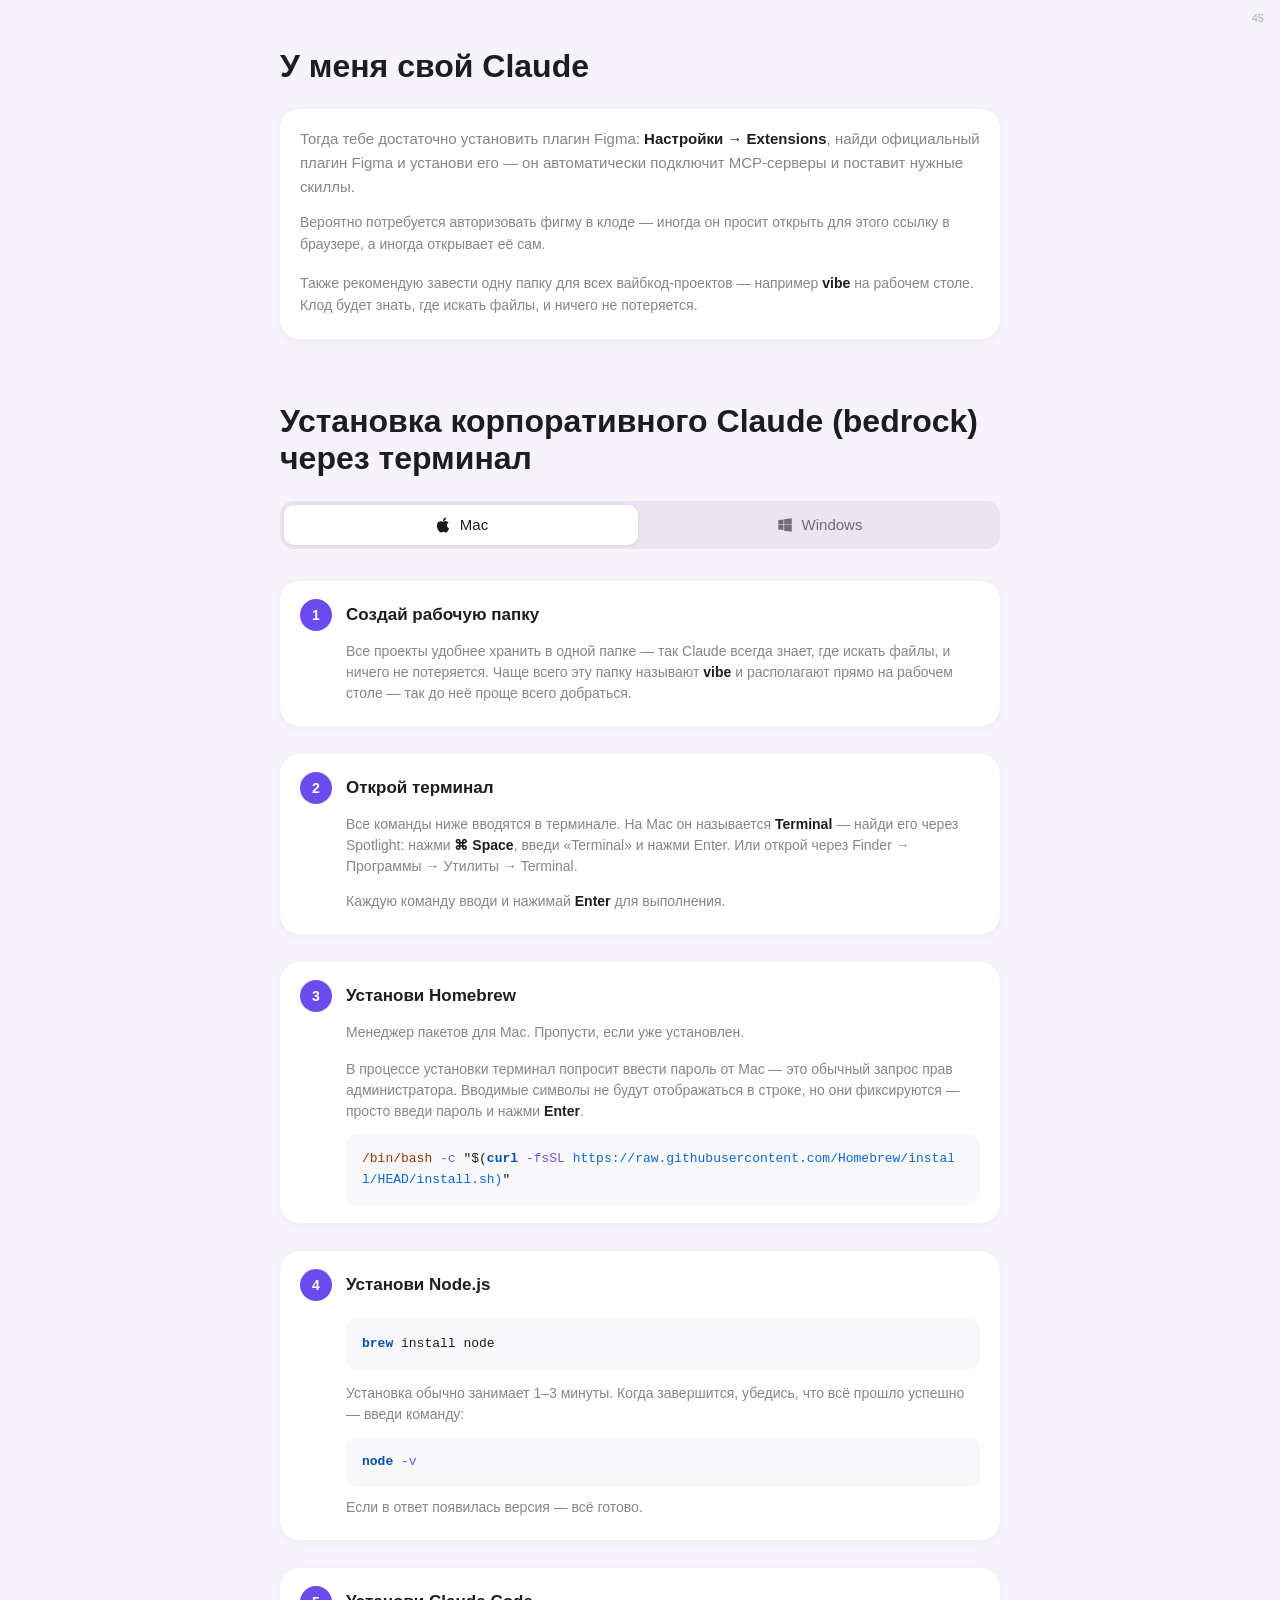
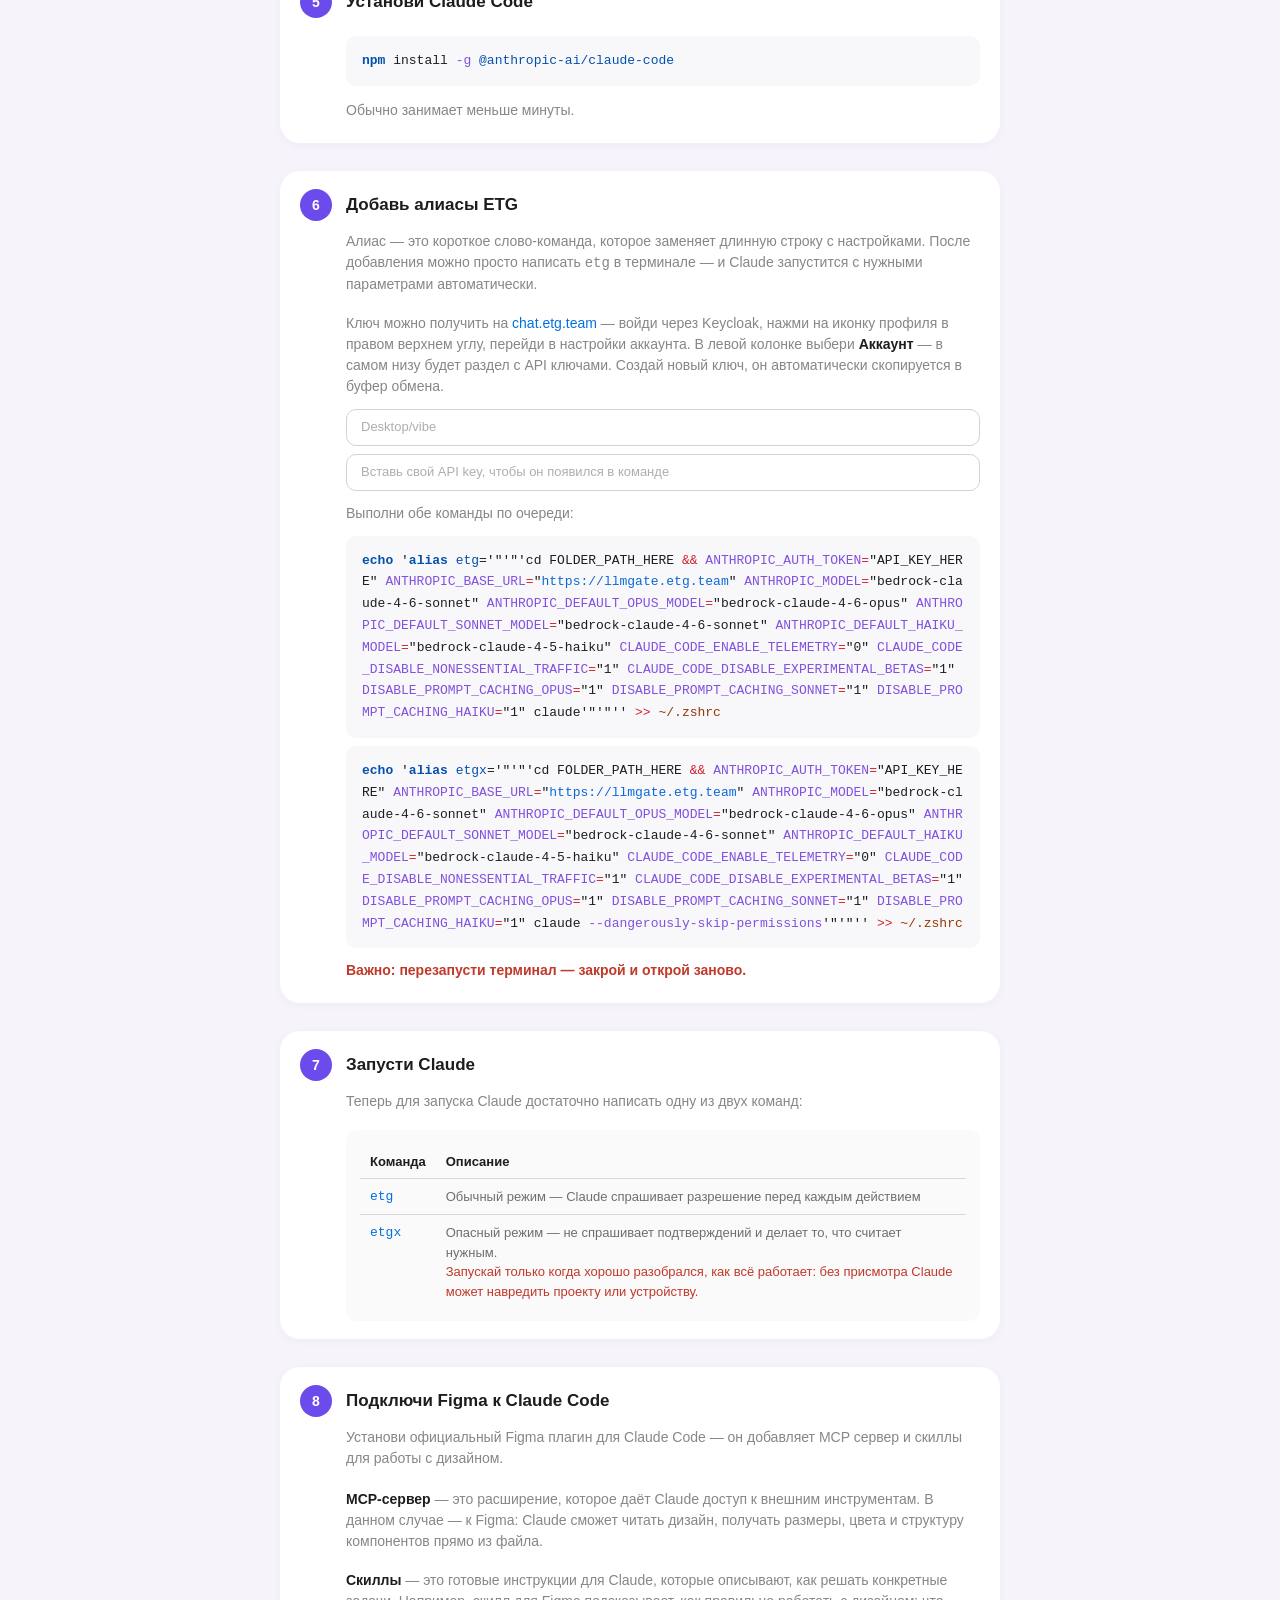
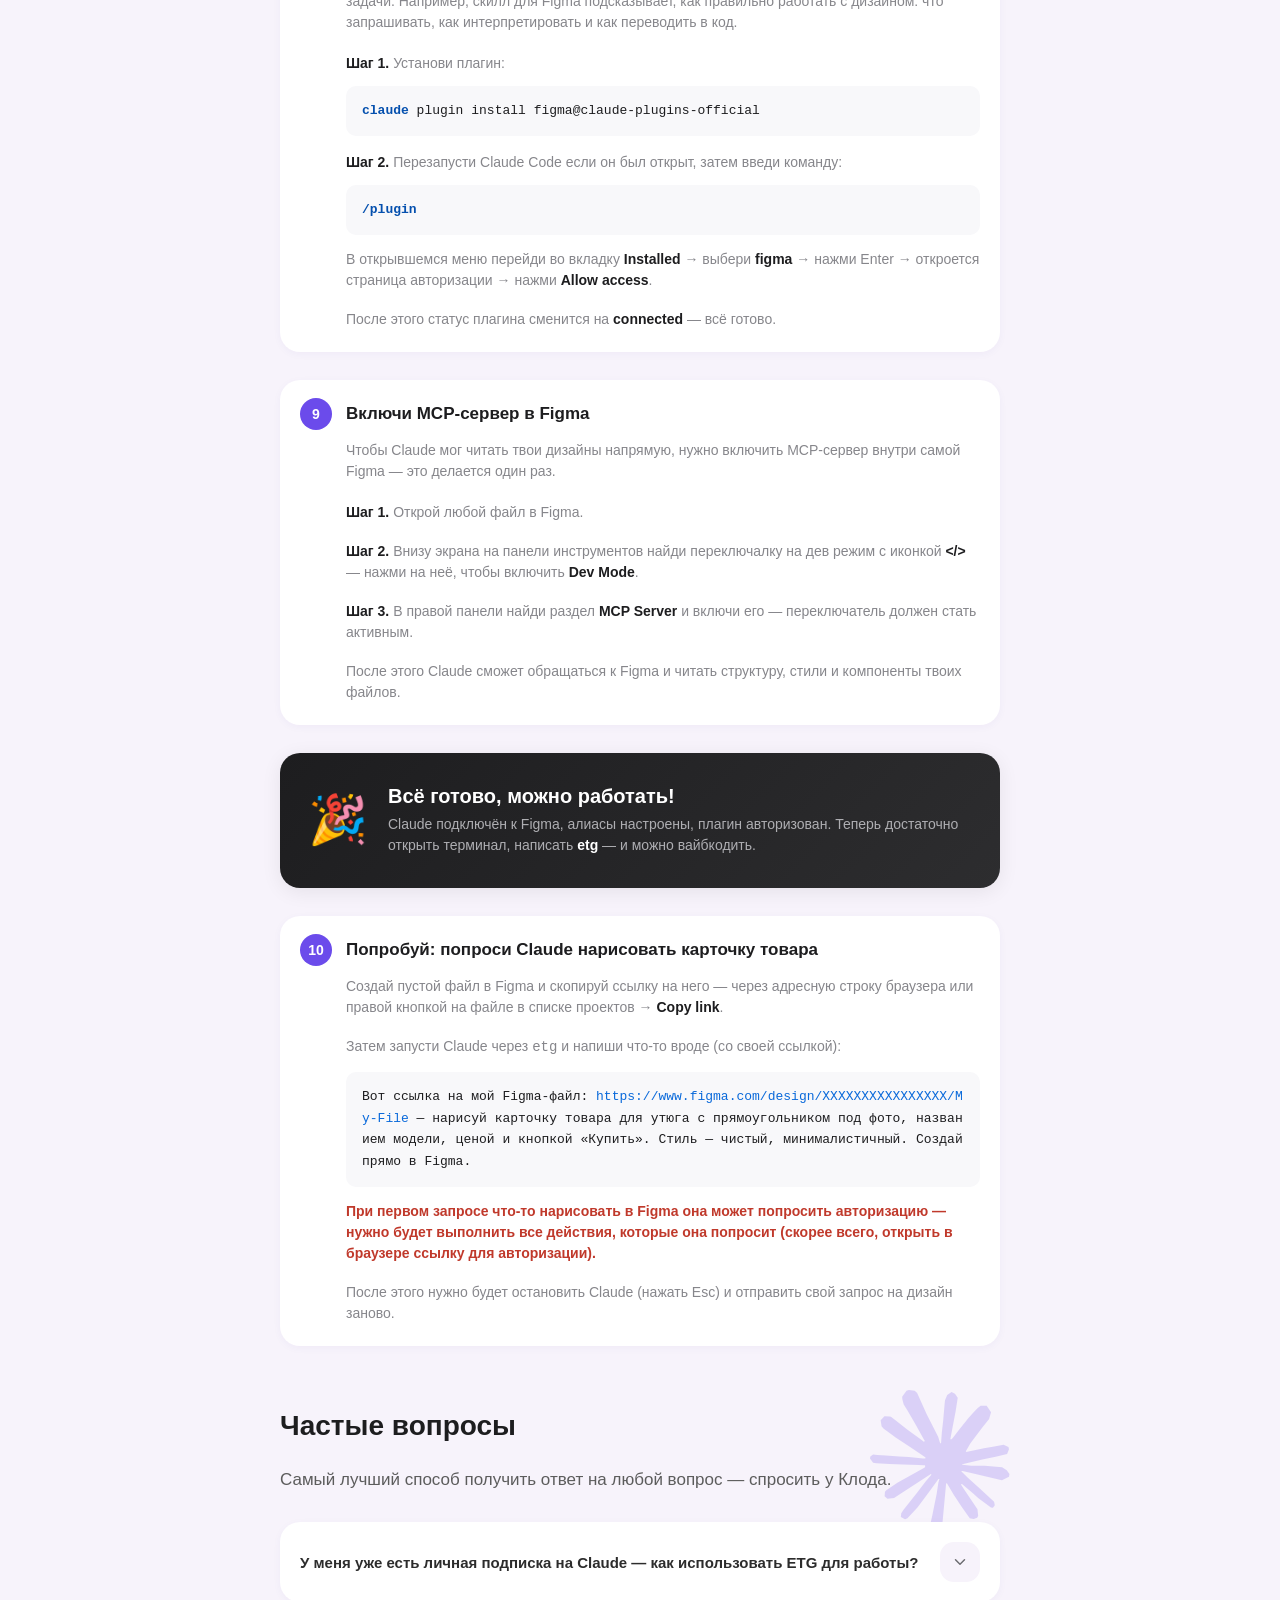
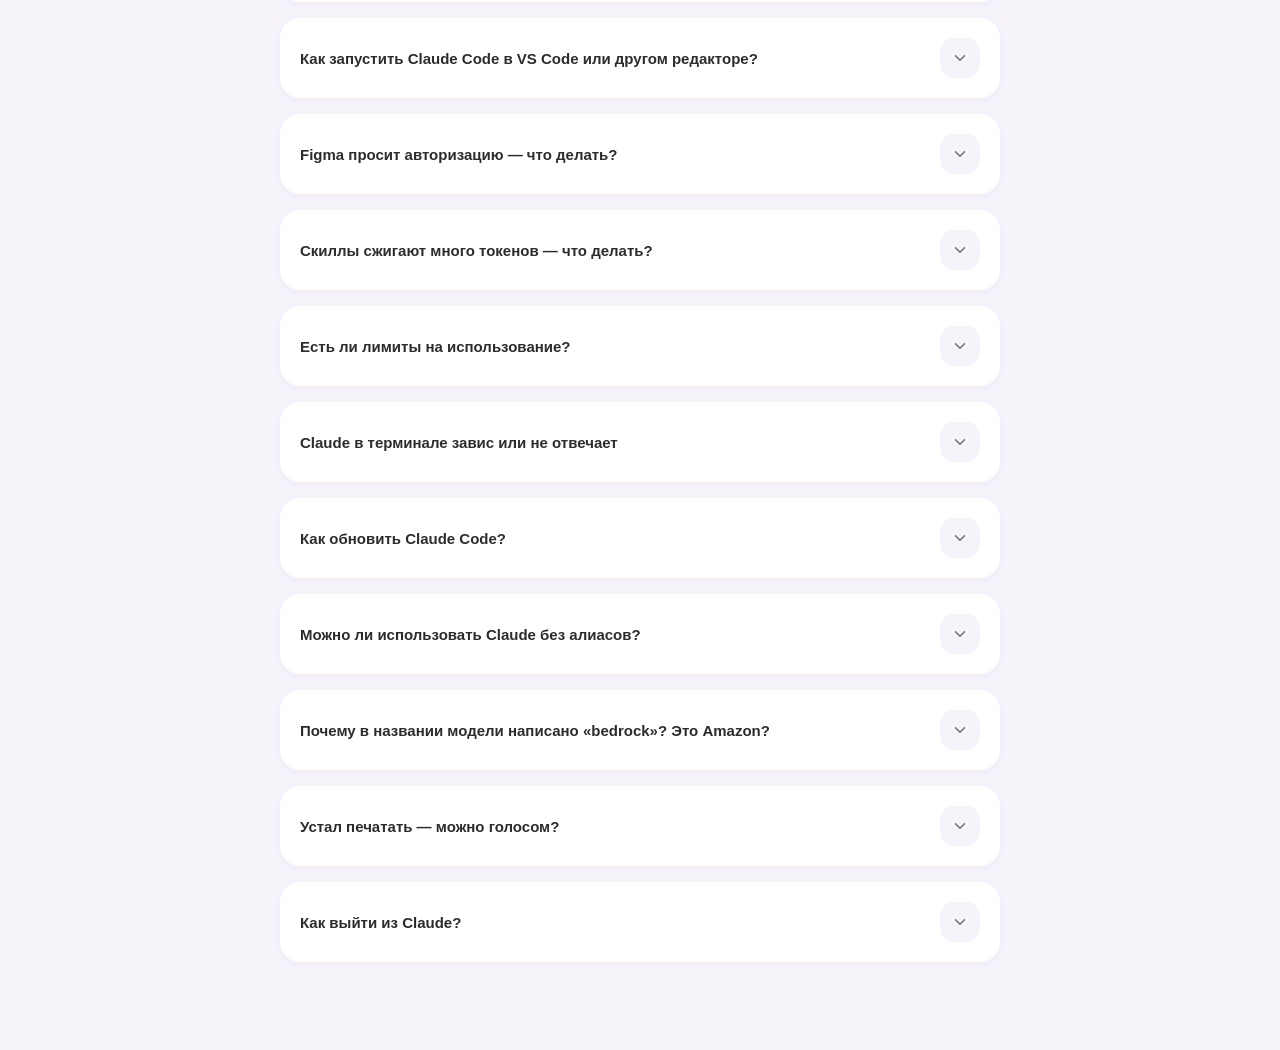
==== commit e404f19f: "v45: исправить номер версии Co-Authored-By: NiazC <niazique@gmail.com>" ====
--- a/index.html
+++ b/index.html
@@ -9,7 +9,7 @@
   <script src="https://mcp.figma.com/mcp/html-to-design/capture.js" async></script>
 </head>
 <body>
-  <div style="position:fixed;top:12px;right:16px;font-size:11px;color:var(--color-text-footer);pointer-events:none;">44</div>
+  <div style="position:fixed;top:12px;right:16px;font-size:11px;color:var(--color-text-footer);pointer-events:none;">45</div>
   <div class="container">
     <header>
       <h1>У меня свой Claude</h1>
@@ -802,25 +802,6 @@
       });
     });
   </script>
-  <script>
-    (function () {
-      const ENDPOINT = 'https://script.google.com/a/macros/emergingtravel.com/s/AKfycbxRvriYMQKxOroXhZnc1fHr9BjhpLGzaR0v1c7FOSJZhnutekdzsGn8lzYlG2yLtl6q/exec';
-
-      document.addEventListener('click', function (e) {
-        const pageW = document.documentElement.scrollWidth;
-        const pageH = document.documentElement.scrollHeight;
-        const x = e.pageX;
-        const y = e.pageY;
-
-        navigator.sendBeacon(ENDPOINT, JSON.stringify({
-          x, y,
-          xPct: Math.round(x / pageW * 1000) / 10,
-          yPct: Math.round(y / pageH * 1000) / 10,
-          pageW, pageH,
-          path: location.pathname
-        }));
-      });
-    })();
-  </script>
+  <script src="heatmap.js"></script>
 </body>
 </html>
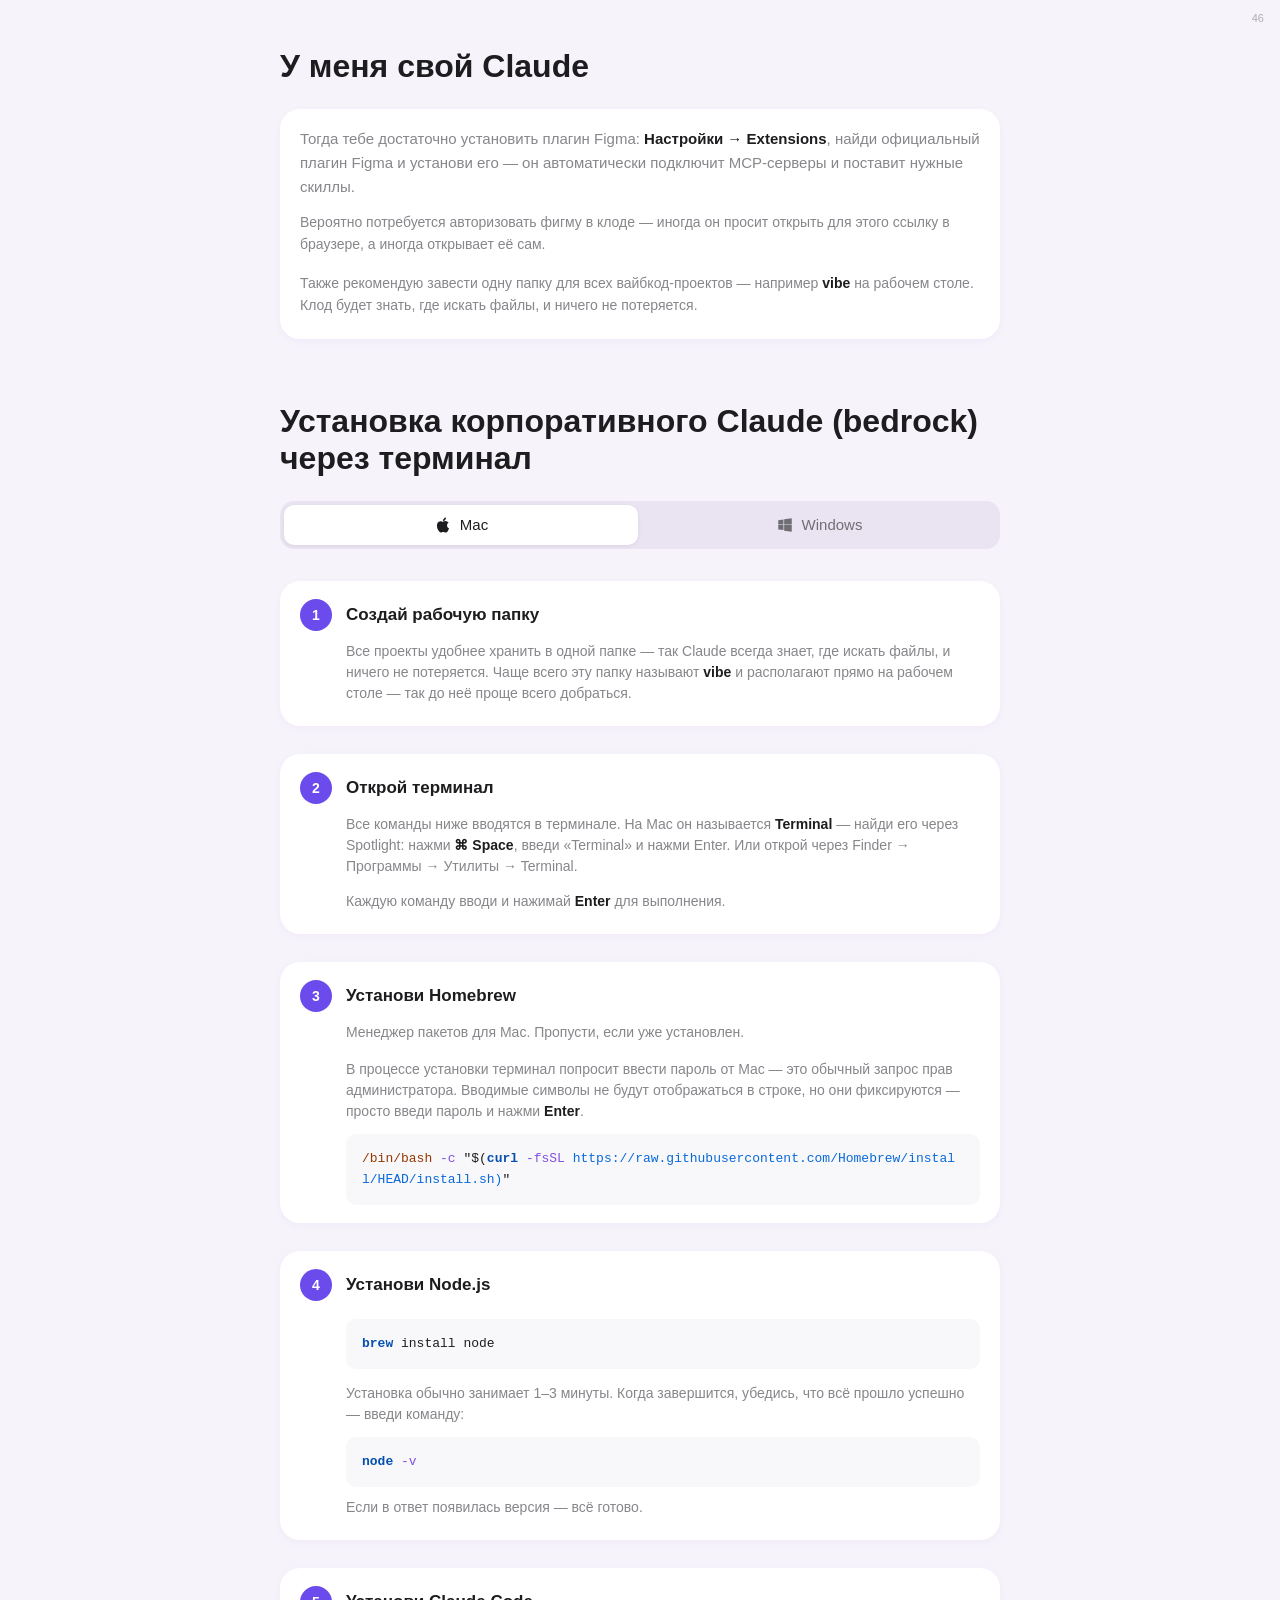
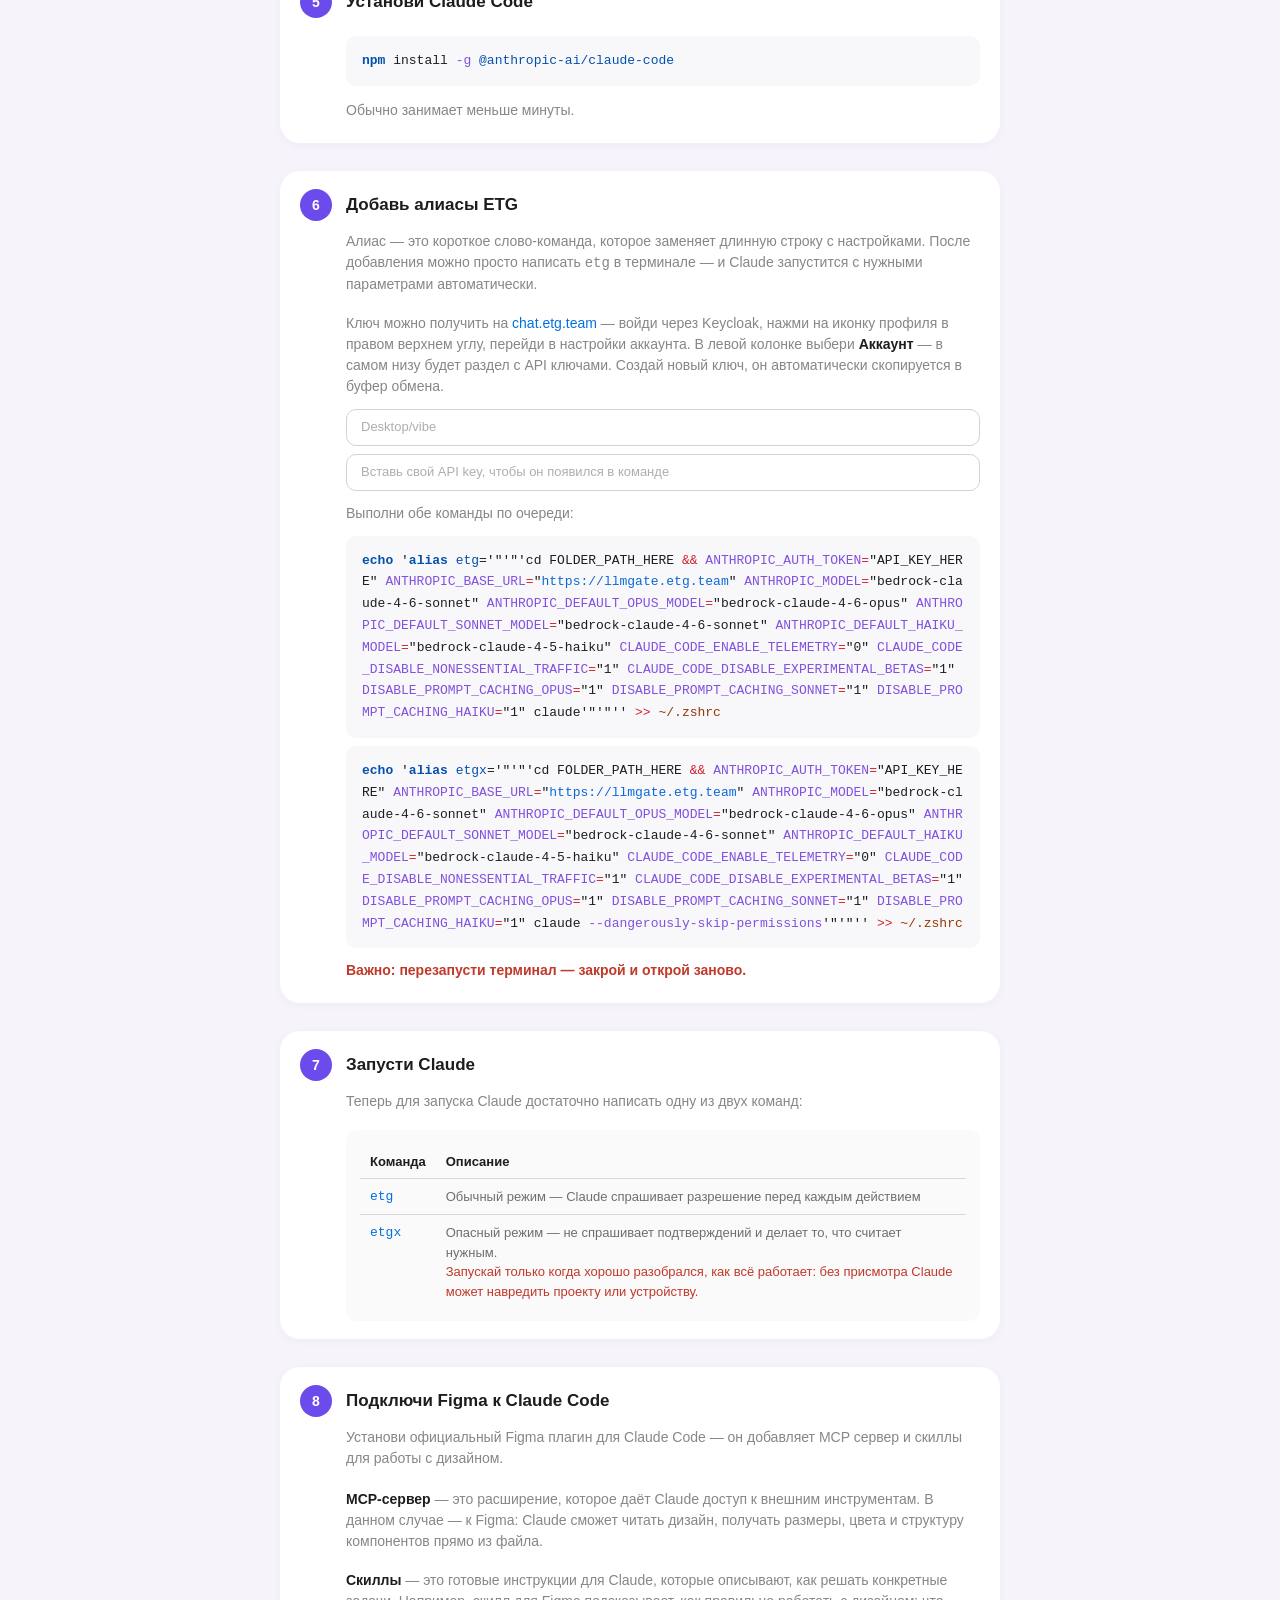
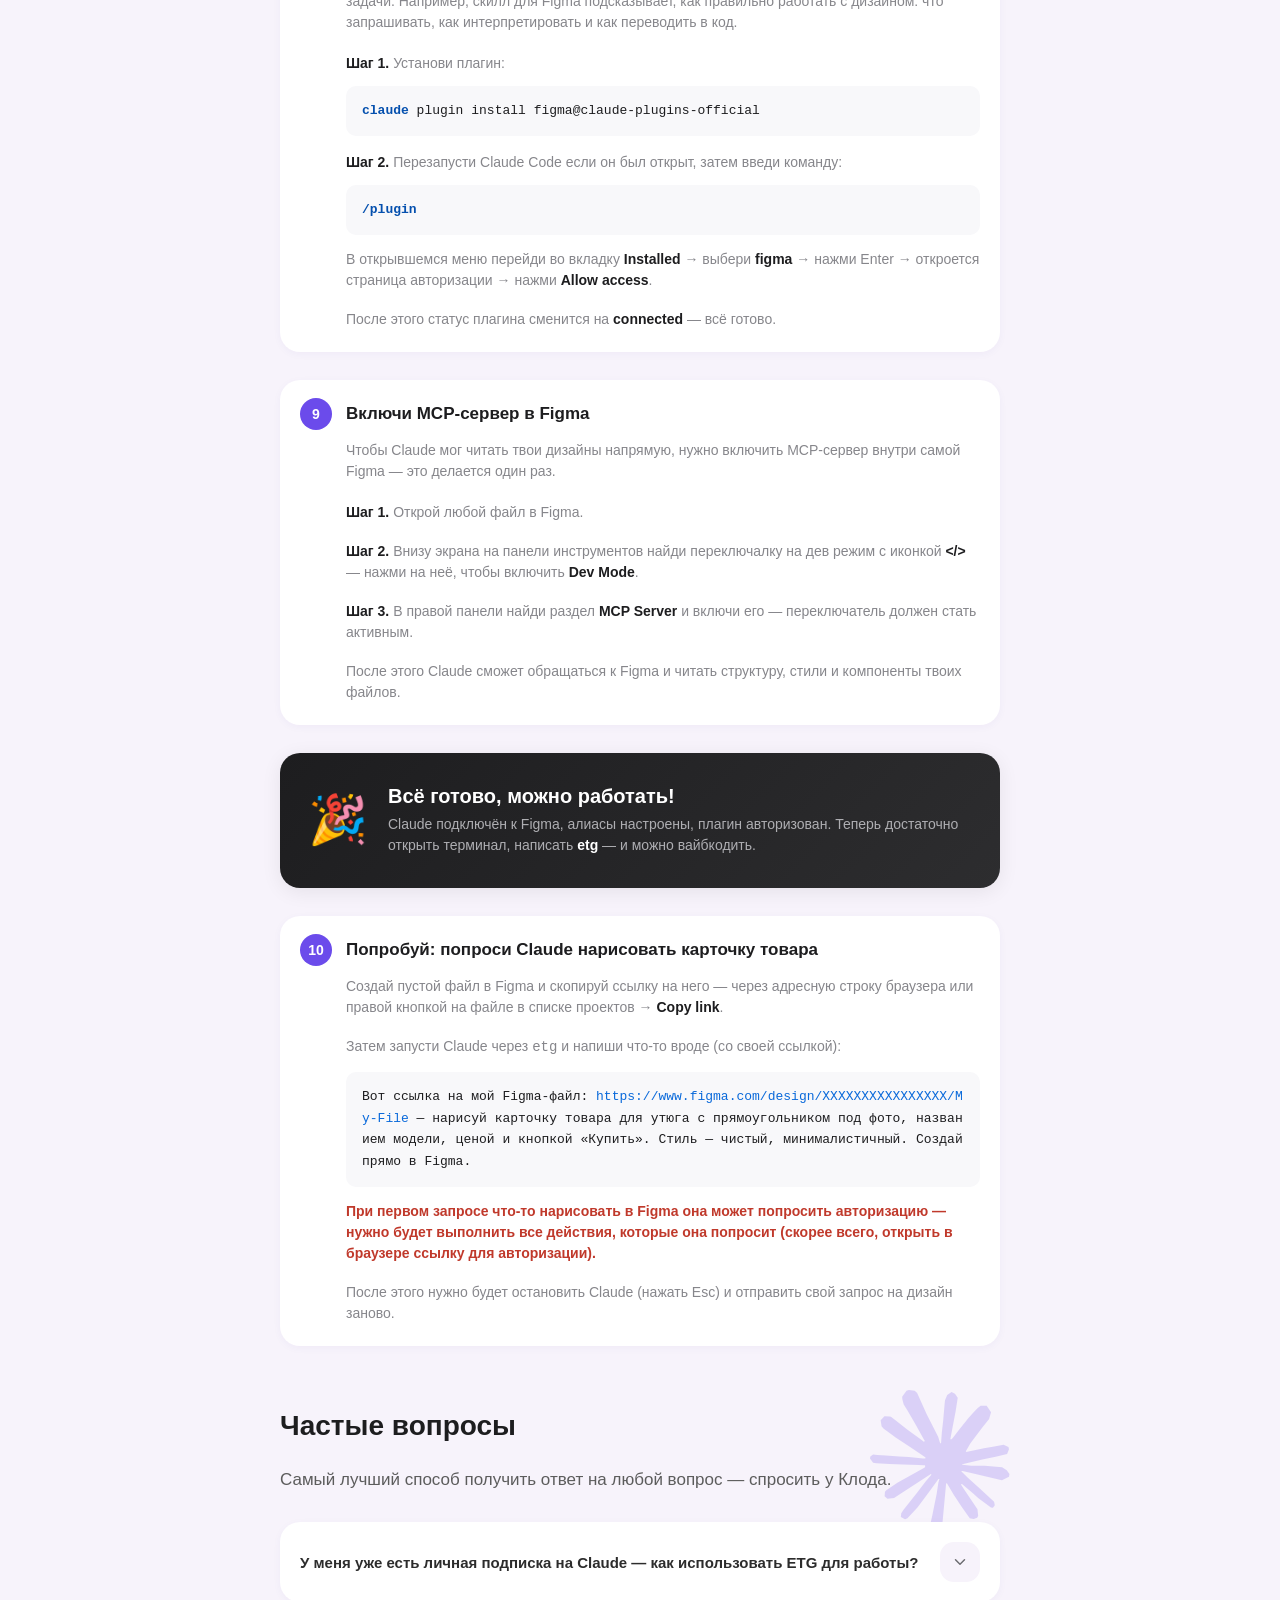
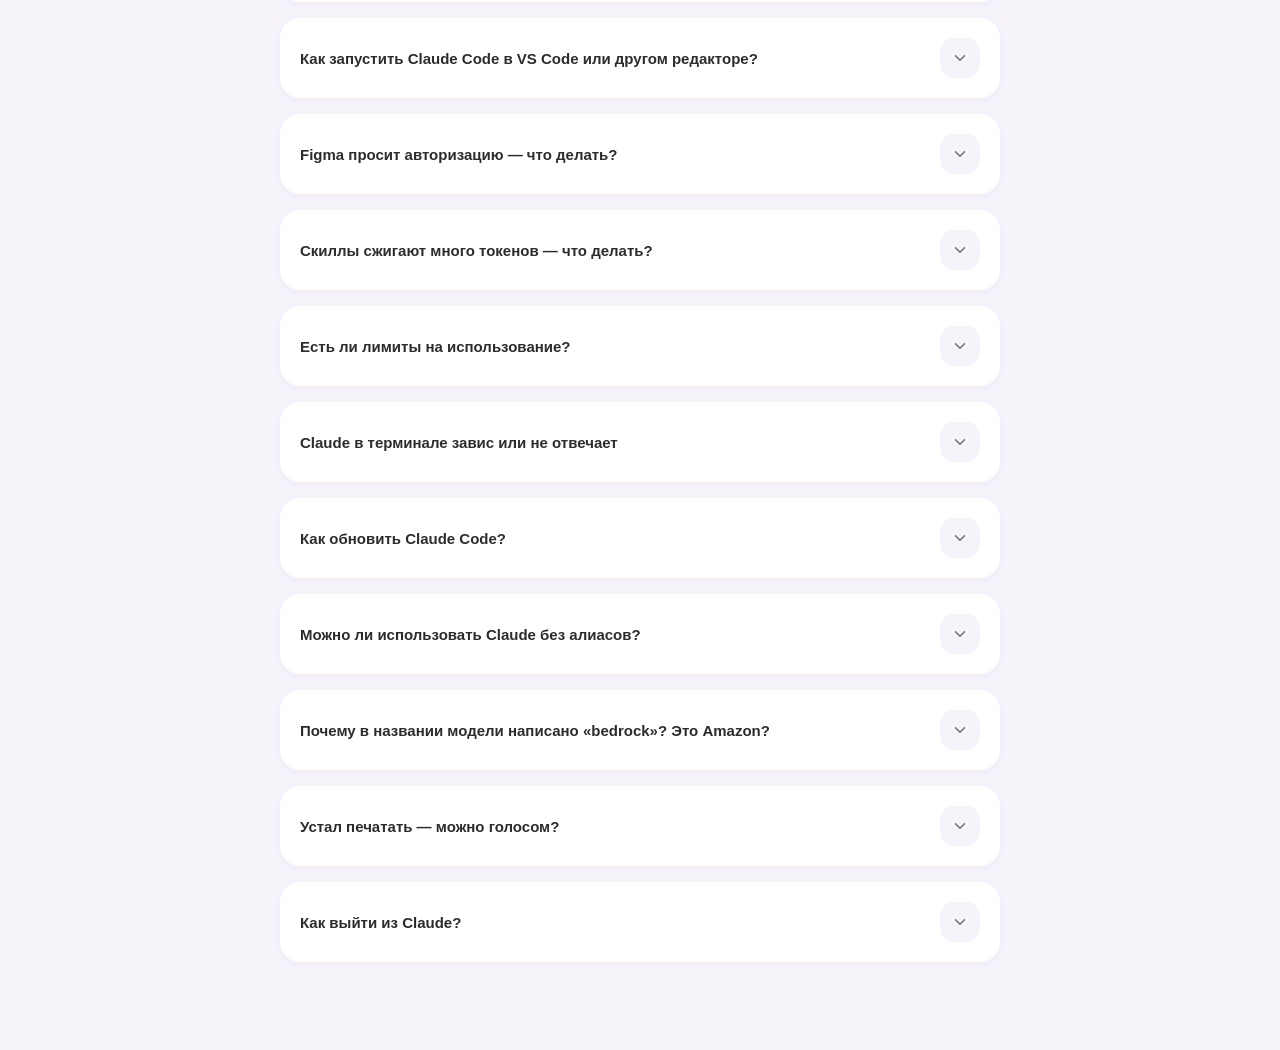
==== commit 27e82f29: "v46: крестик-закрытие хитмапа с увеличенной зоной клика, спиннер-лоудер Co-Authored-By: NiazC <niazi" ====
--- a/index.html
+++ b/index.html
@@ -9,7 +9,7 @@
   <script src="https://mcp.figma.com/mcp/html-to-design/capture.js" async></script>
 </head>
 <body>
-  <div style="position:fixed;top:12px;right:16px;font-size:11px;color:var(--color-text-footer);pointer-events:none;">45</div>
+  <div id="versionBadge" data-v="46" style="position:fixed;top:12px;right:16px;font-size:11px;color:var(--color-text-footer);z-index:9999;">46</div>
   <div class="container">
     <header>
       <h1>У меня свой Claude</h1>
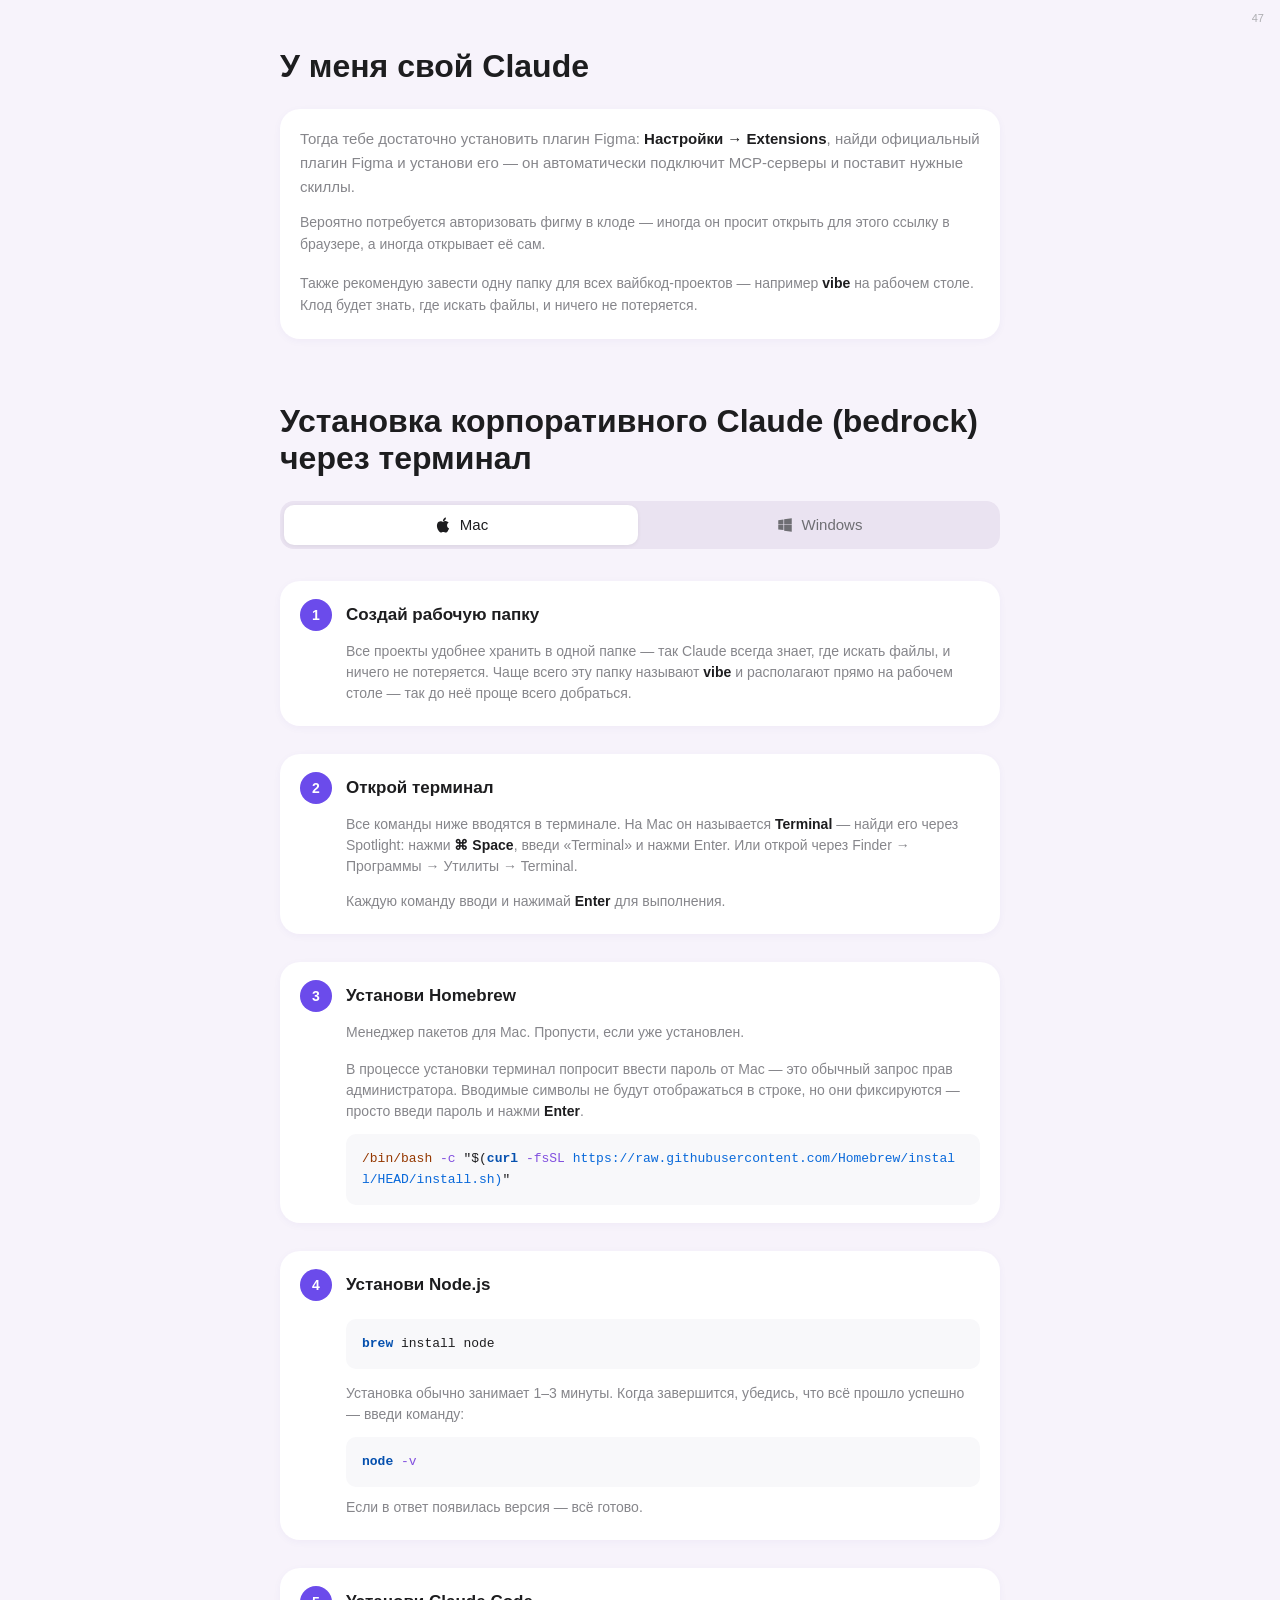
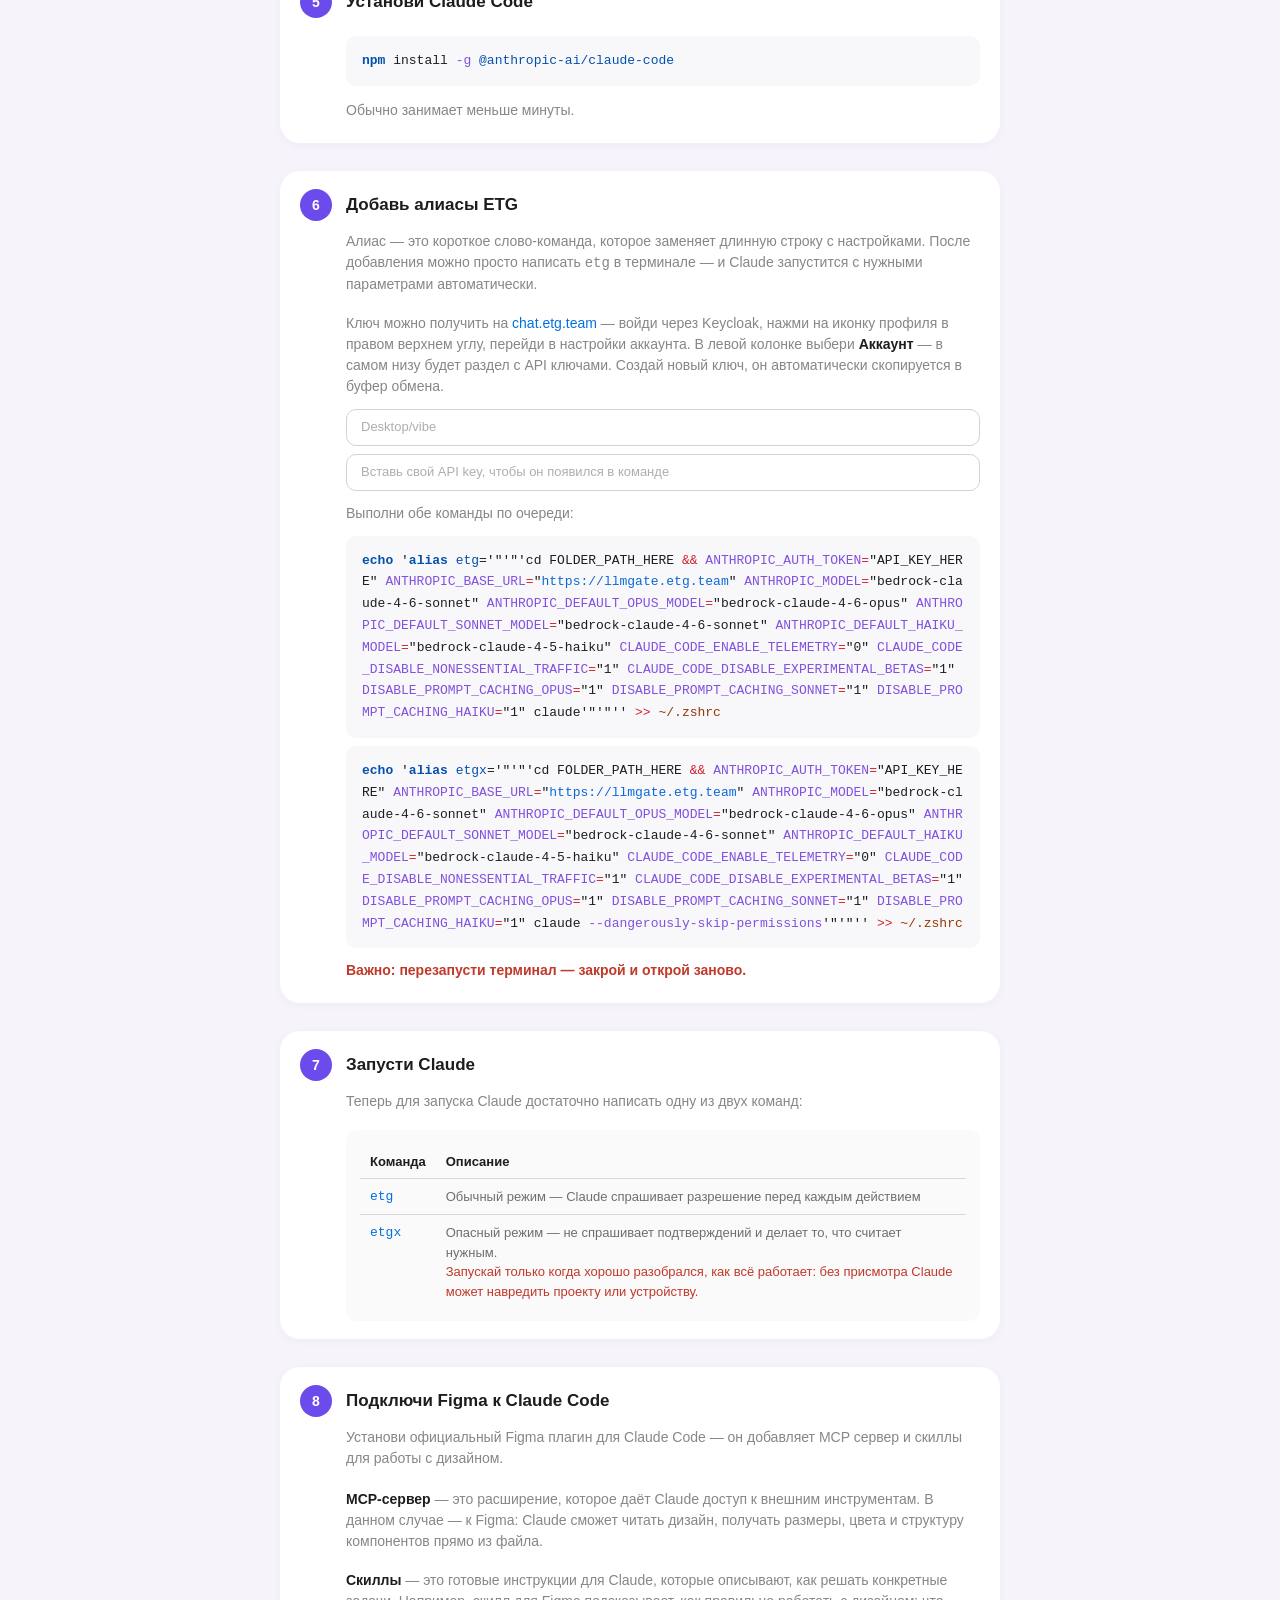
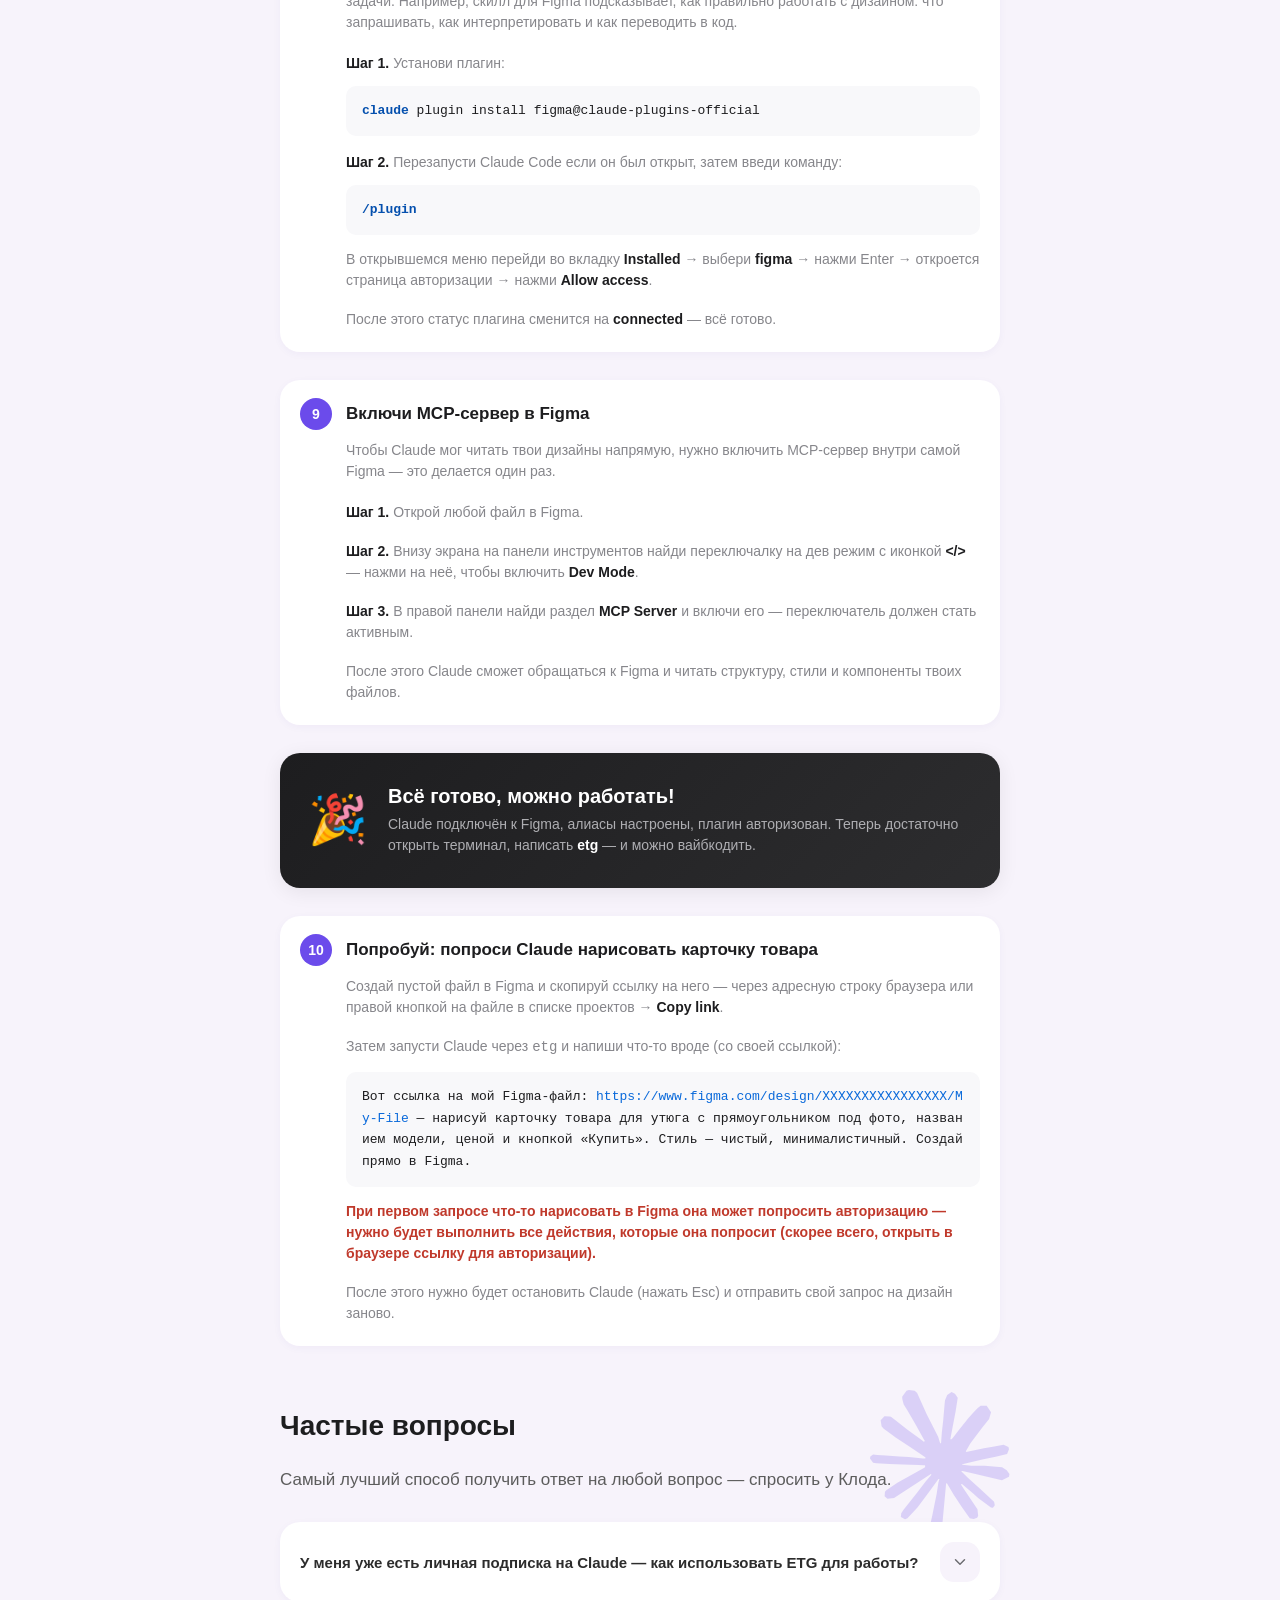
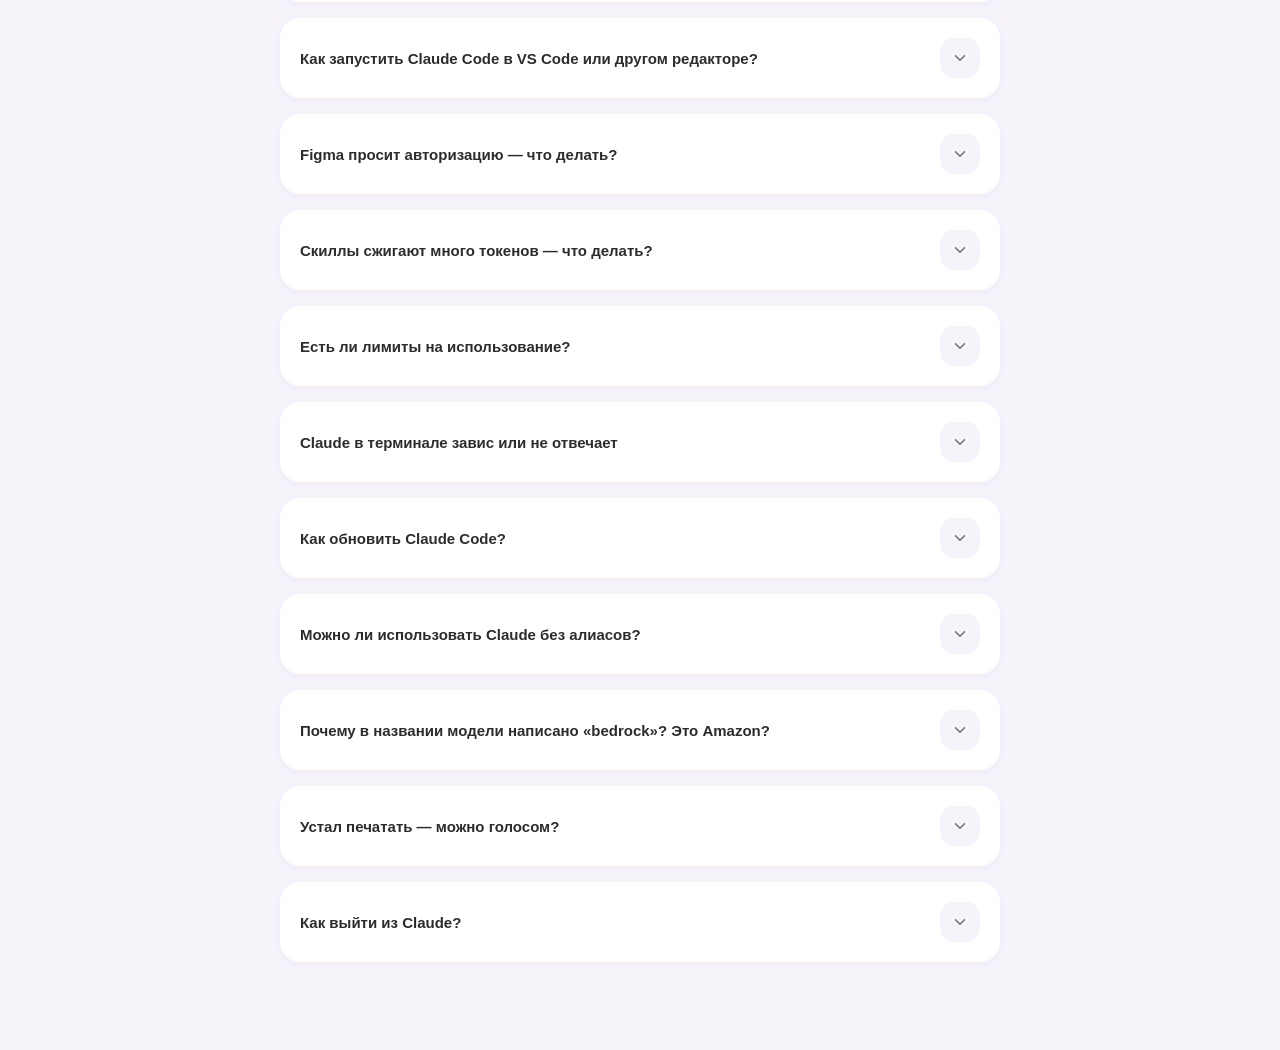
==== commit 18a311f0: "v47: крестик 16px (!important перебивает инлайновый размер версии) Co-Authored-By: NiazC <niazique@g" ====
--- a/index.html
+++ b/index.html
@@ -9,7 +9,7 @@
   <script src="https://mcp.figma.com/mcp/html-to-design/capture.js" async></script>
 </head>
 <body>
-  <div id="versionBadge" data-v="46" style="position:fixed;top:12px;right:16px;font-size:11px;color:var(--color-text-footer);z-index:9999;">46</div>
+  <div id="versionBadge" data-v="47" style="position:fixed;top:12px;right:16px;font-size:11px;color:var(--color-text-footer);z-index:9999;">47</div>
   <div class="container">
     <header>
       <h1>У меня свой Claude</h1>
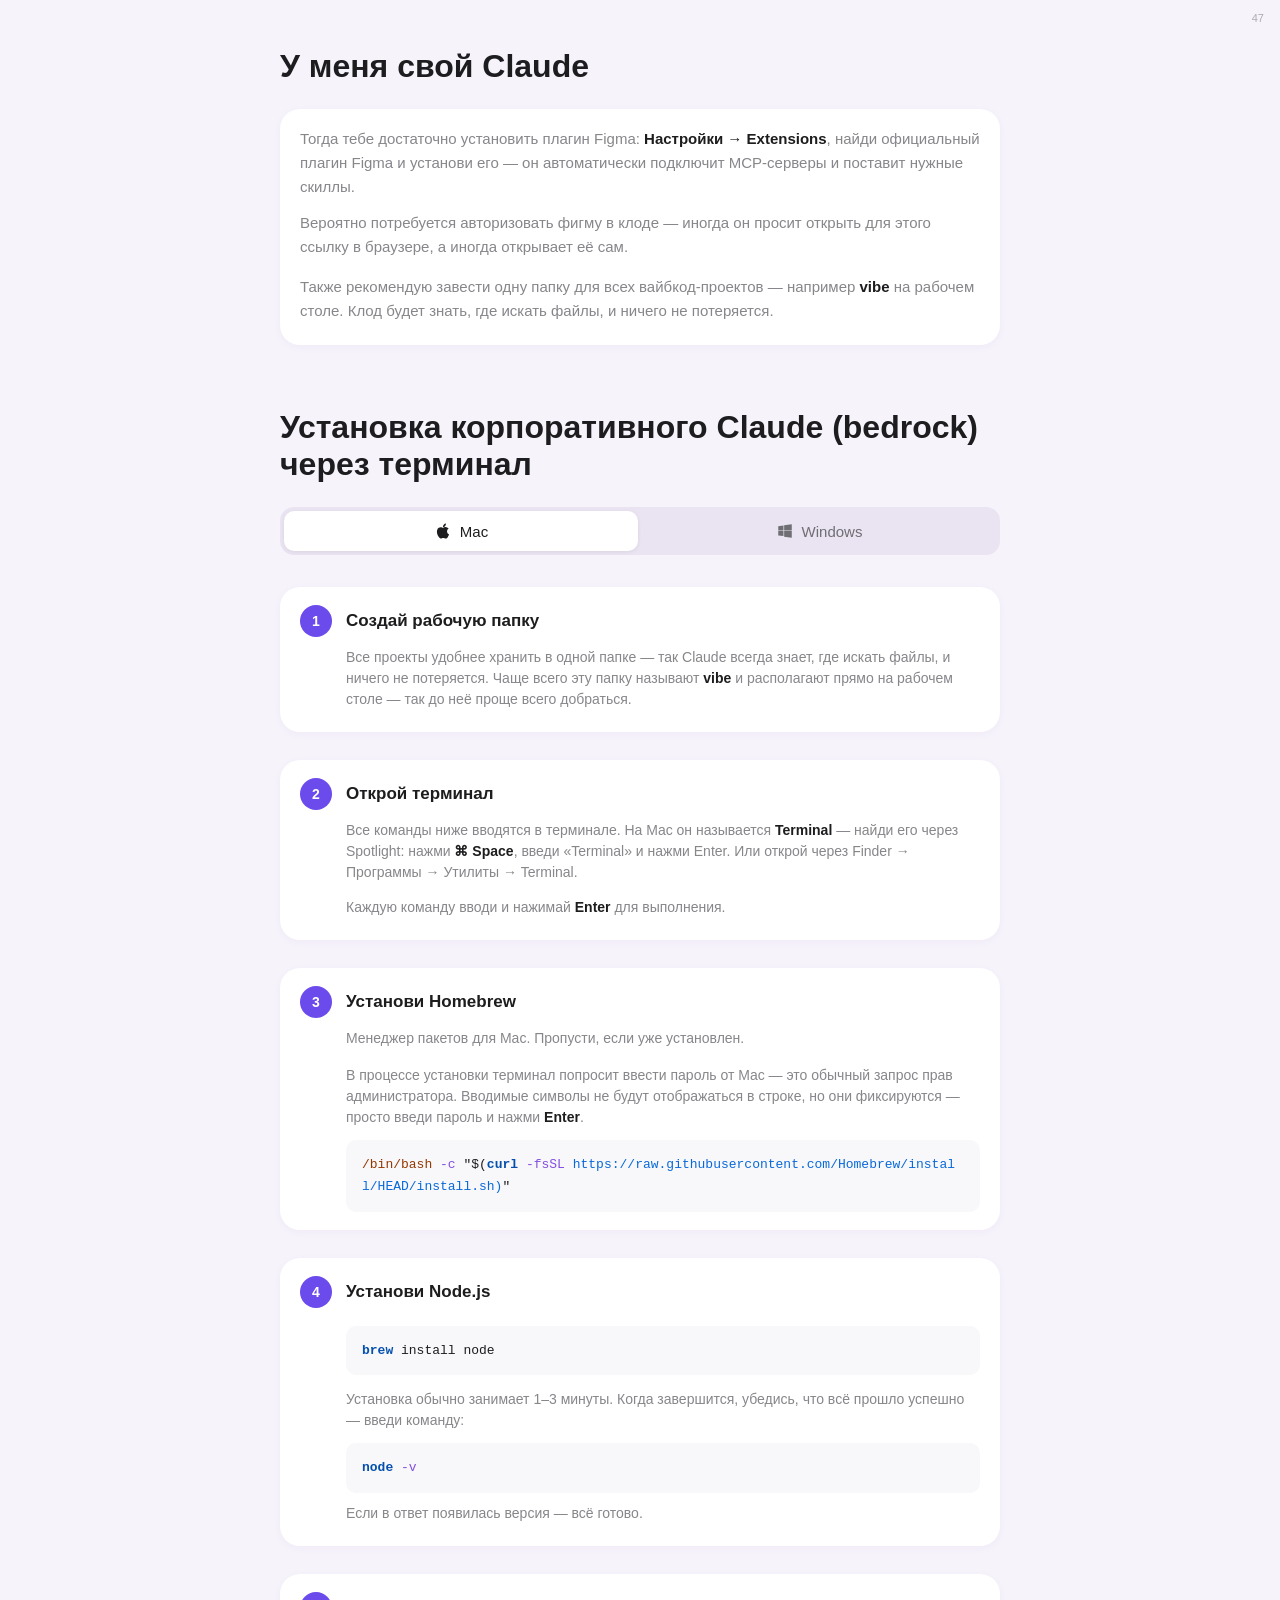
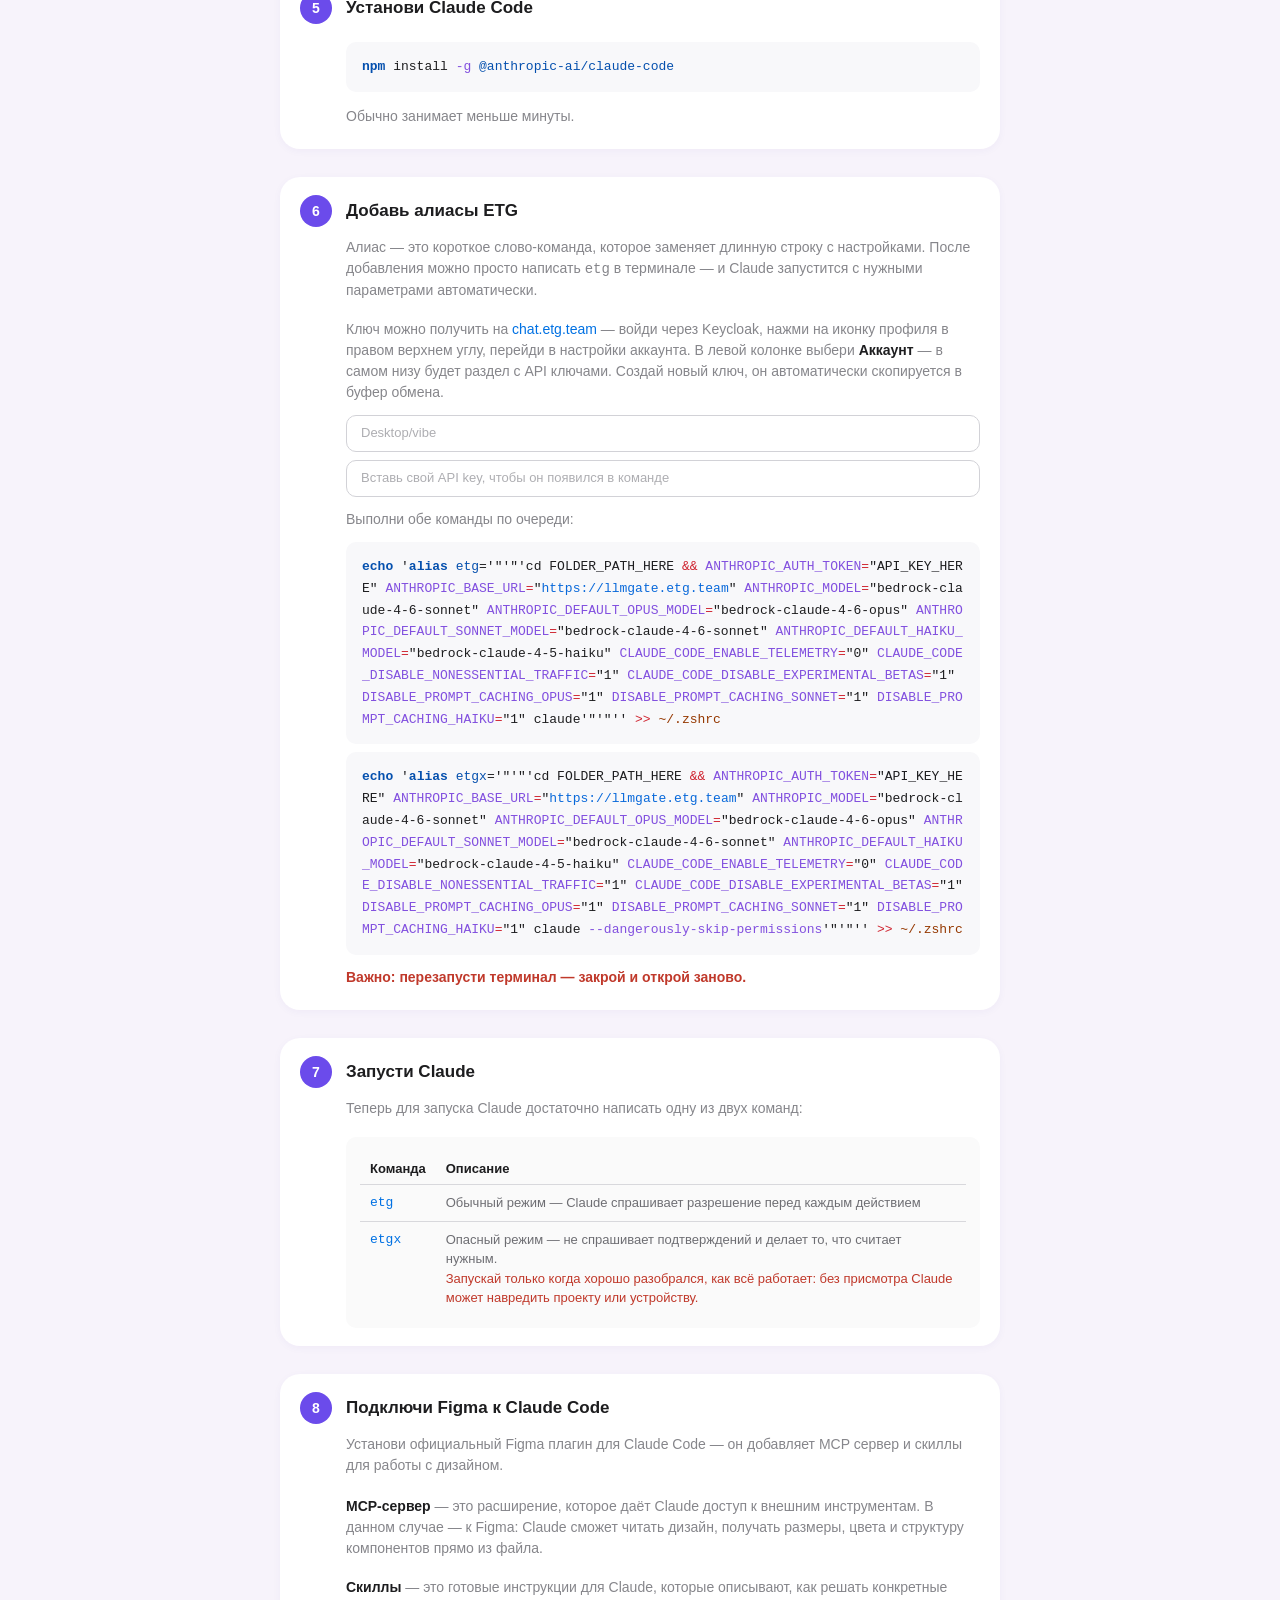
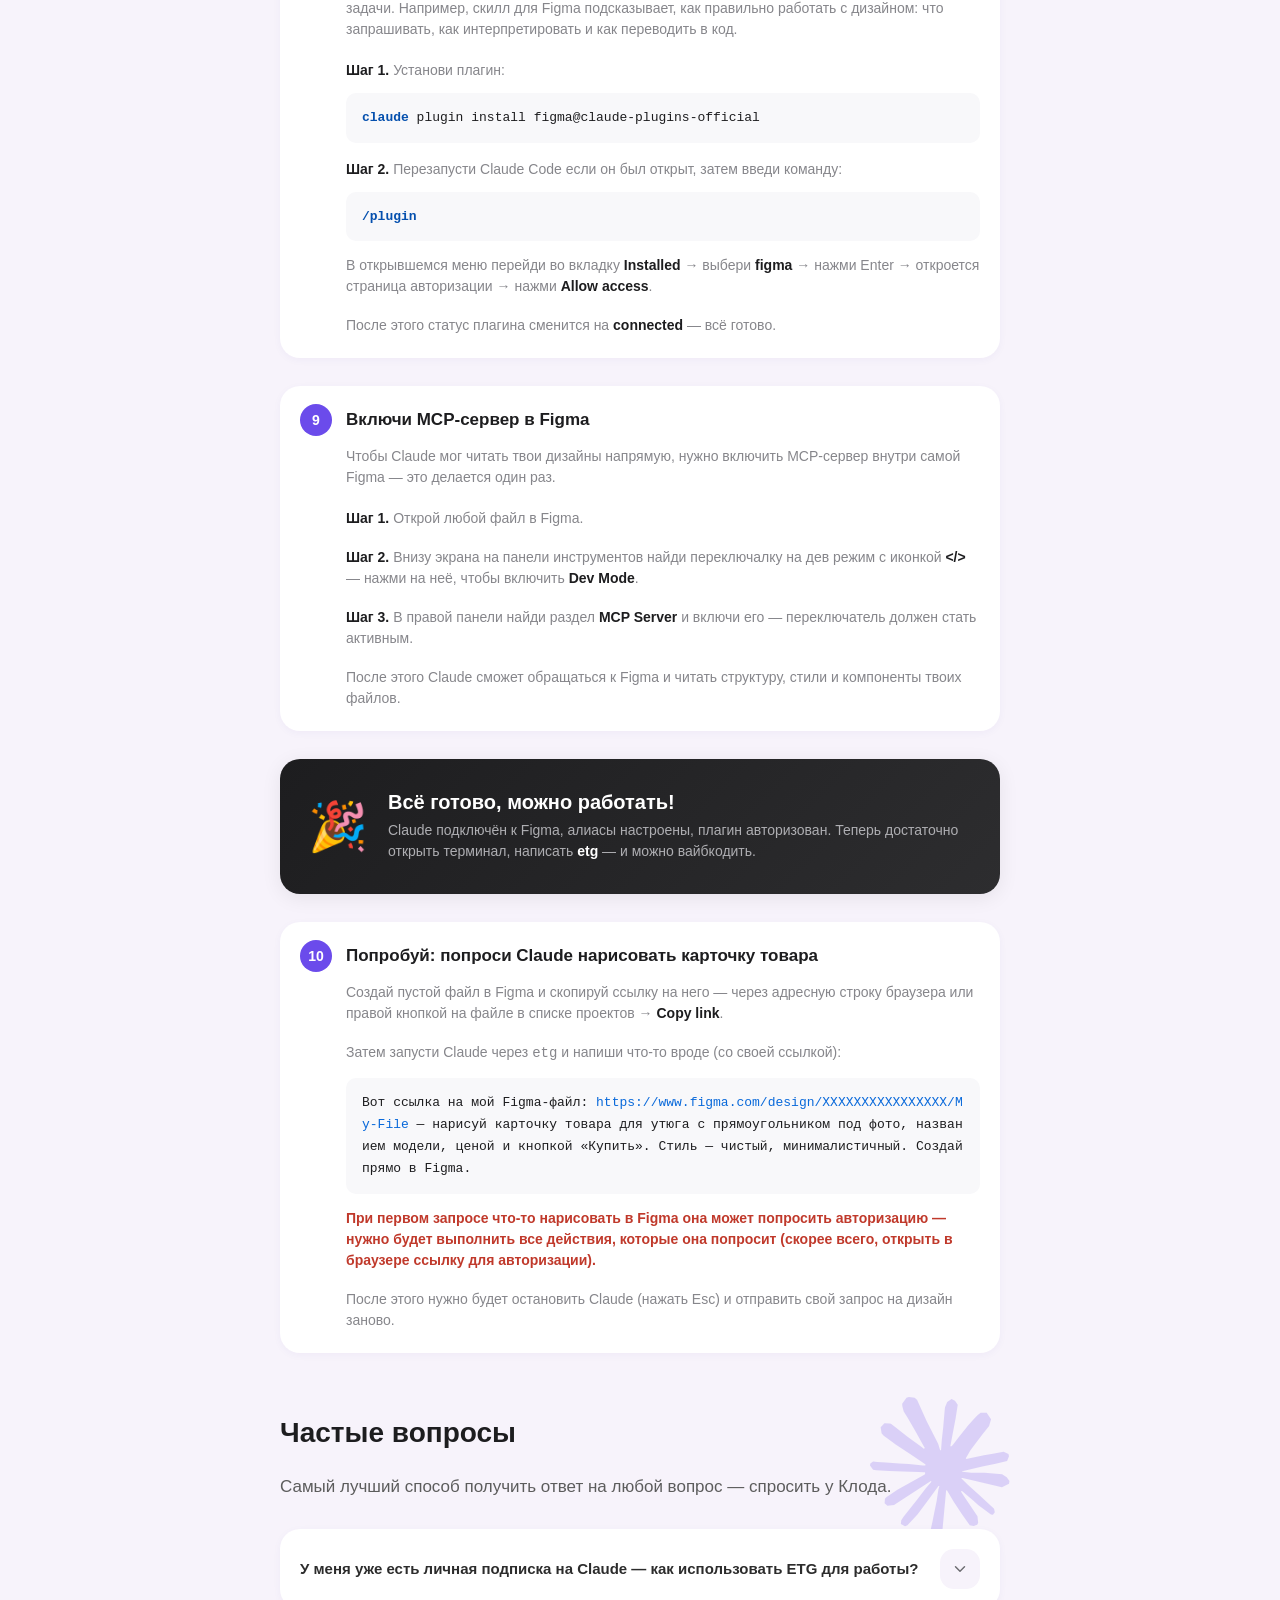
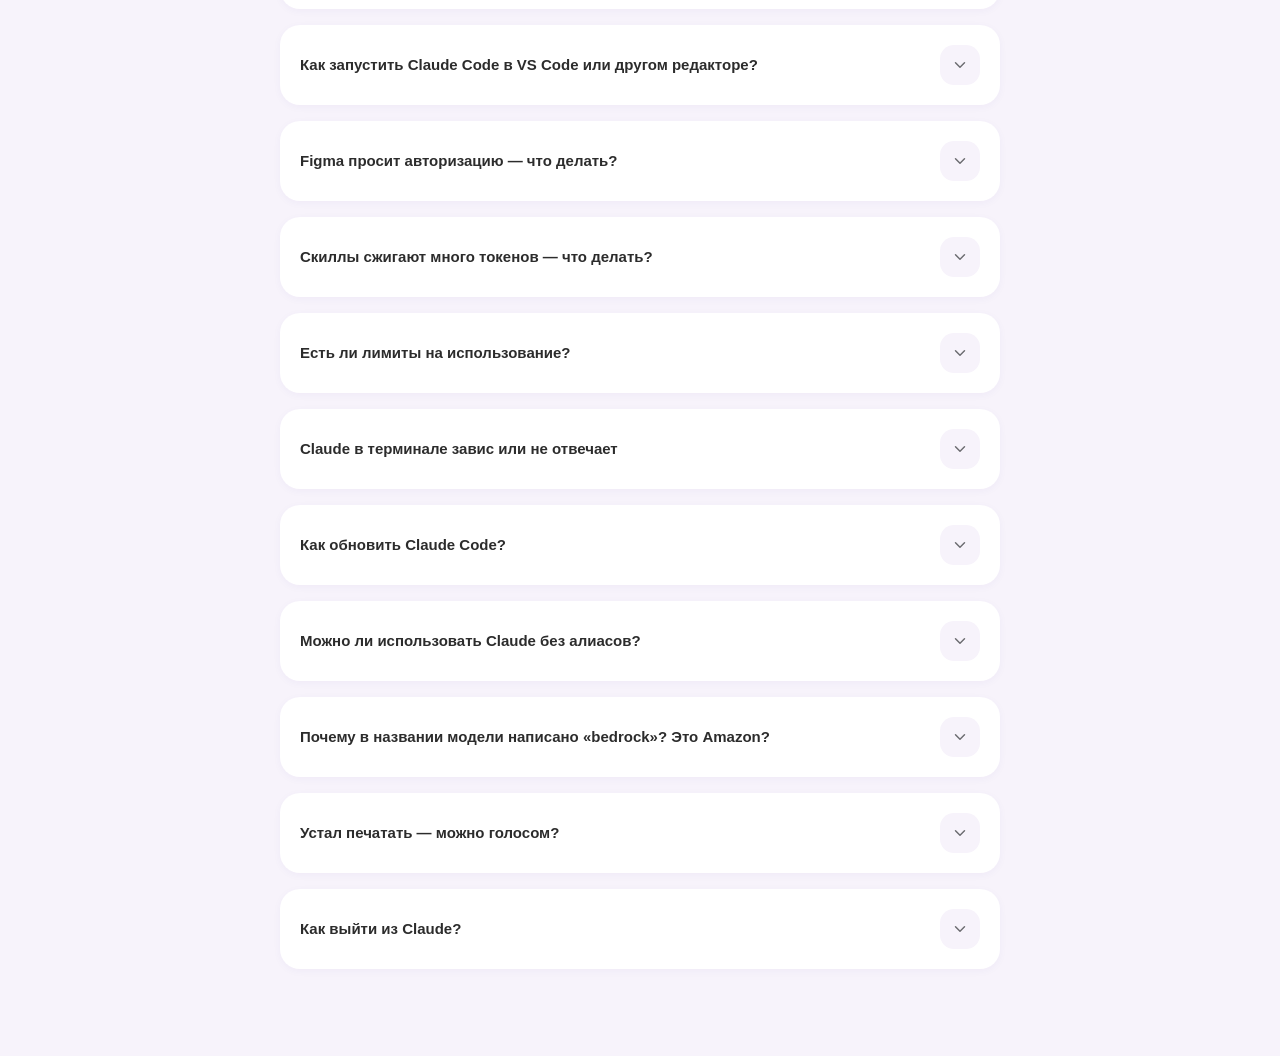
==== commit c6a0186a: "Update index.html" ====
--- a/index.html
+++ b/index.html
@@ -20,10 +20,10 @@
         <p class="step-desc" style="padding-left: 0; margin: 0; font-size: 15px; line-height: 1.6;">
           Тогда тебе достаточно установить плагин Figma: <strong style="color:#1d1d1f">Настройки → Extensions</strong>, найди официальный плагин Figma и установи его — он автоматически подключит MCP-серверы и поставит нужные скиллы.
         </p>
-        <p class="step-desc" style="padding-left: 0; margin-top: 4px; line-height: 1.6;">
+        <p class="step-desc" style="padding-left: 0; margin-top: 4px; font-size: 15px; line-height: 1.6;">
           Вероятно потребуется авторизовать фигму в клоде — иногда он просит открыть для этого ссылку в браузере, а иногда открывает её сам.
         </p>
-        <p class="step-desc" style="padding-left: 0; margin-top: 4px; line-height: 1.6;">
+        <p class="step-desc" style="padding-left: 0; margin-top: 4px; font-size: 15px; line-height: 1.6;">
           Также рекомендую завести одну папку для всех вайбкод-проектов — например <strong style="color:#1d1d1f">vibe</strong> на рабочем столе. Клод будет знать, где искать файлы, и ничего не потеряется.
         </p>
       </div>
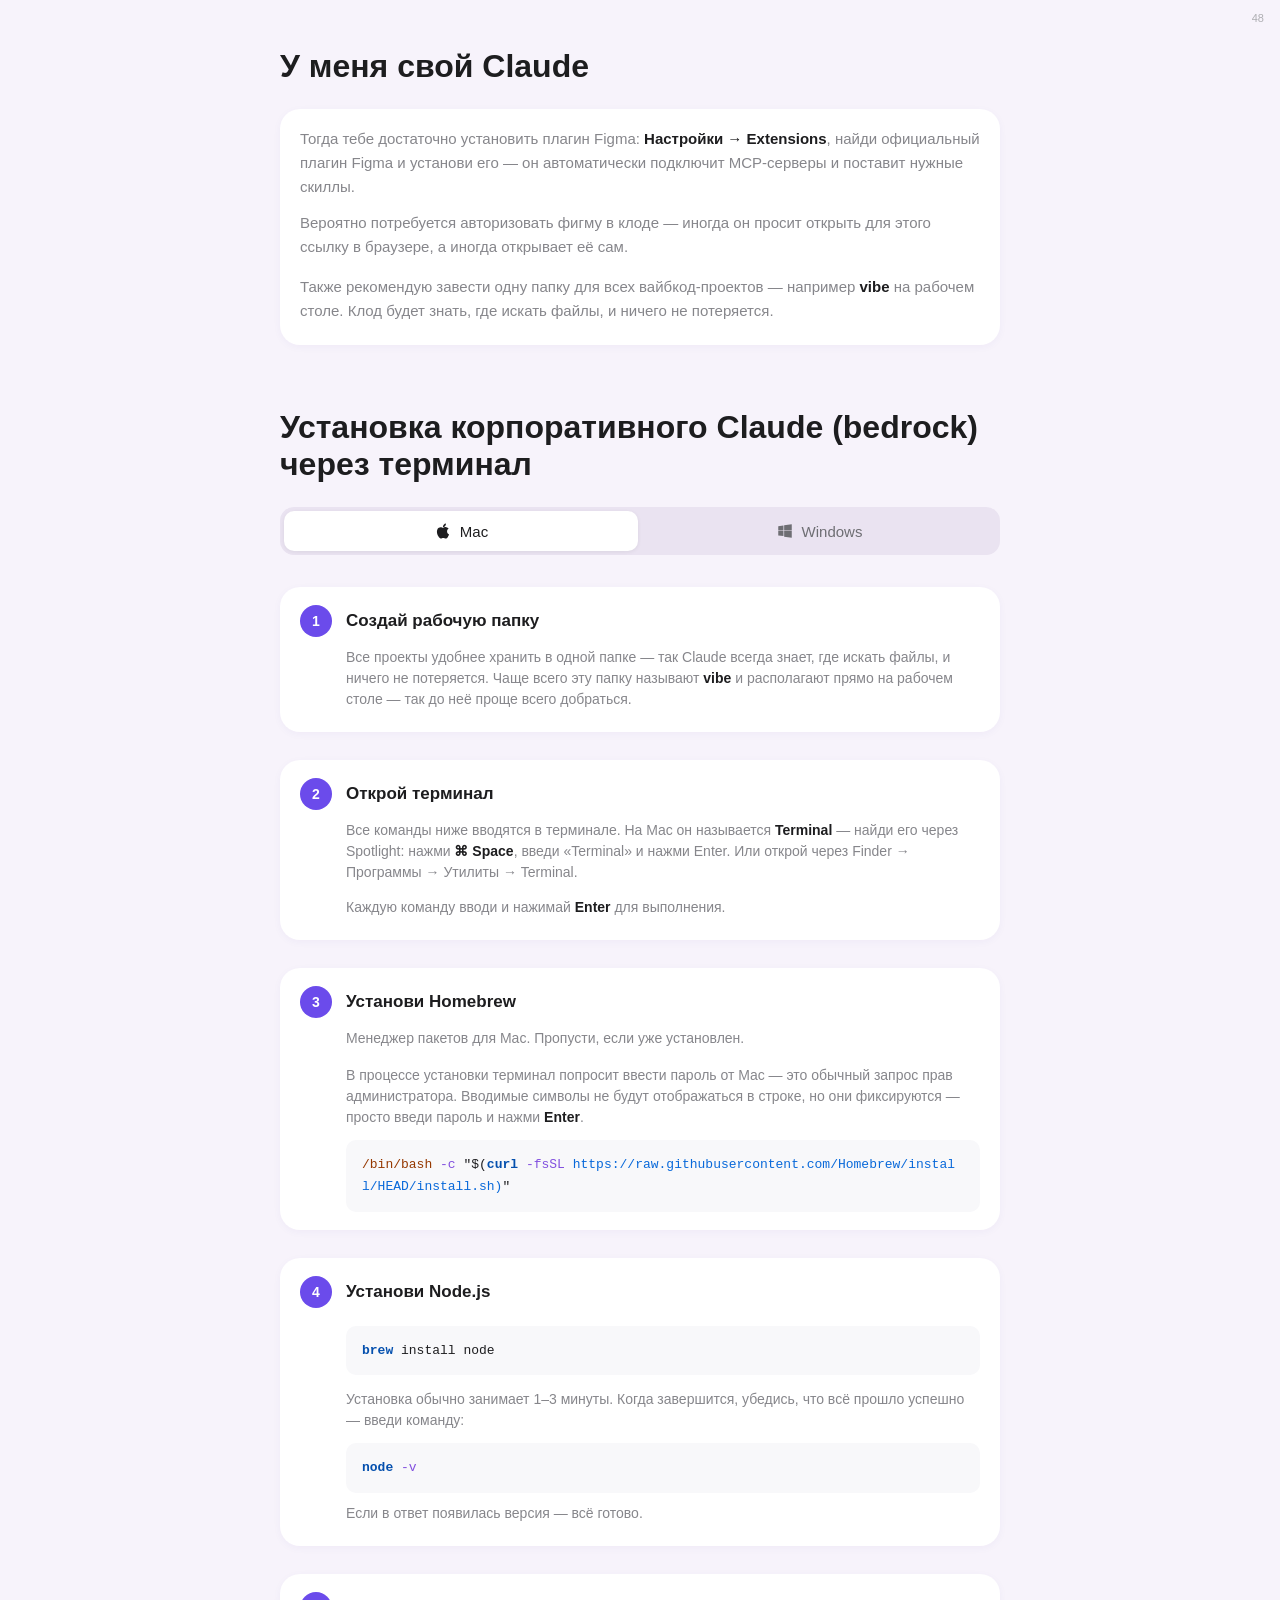
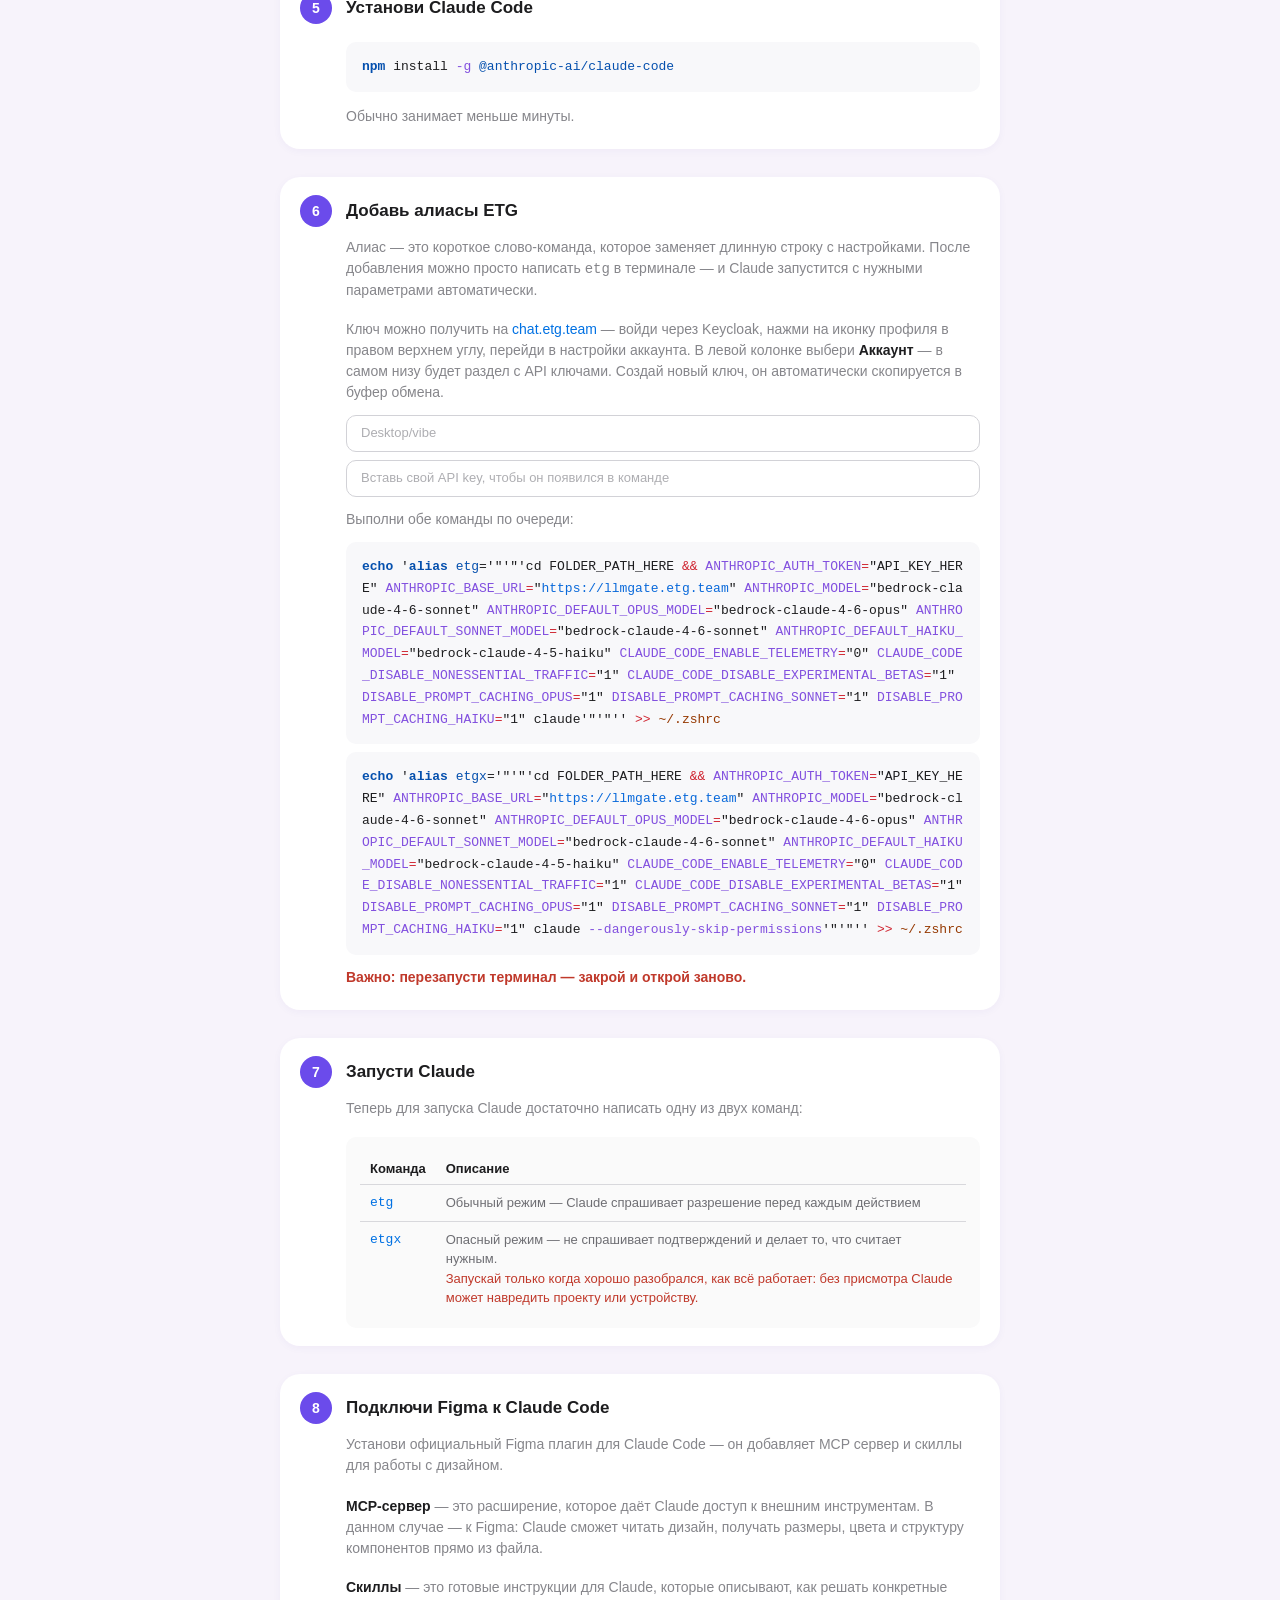
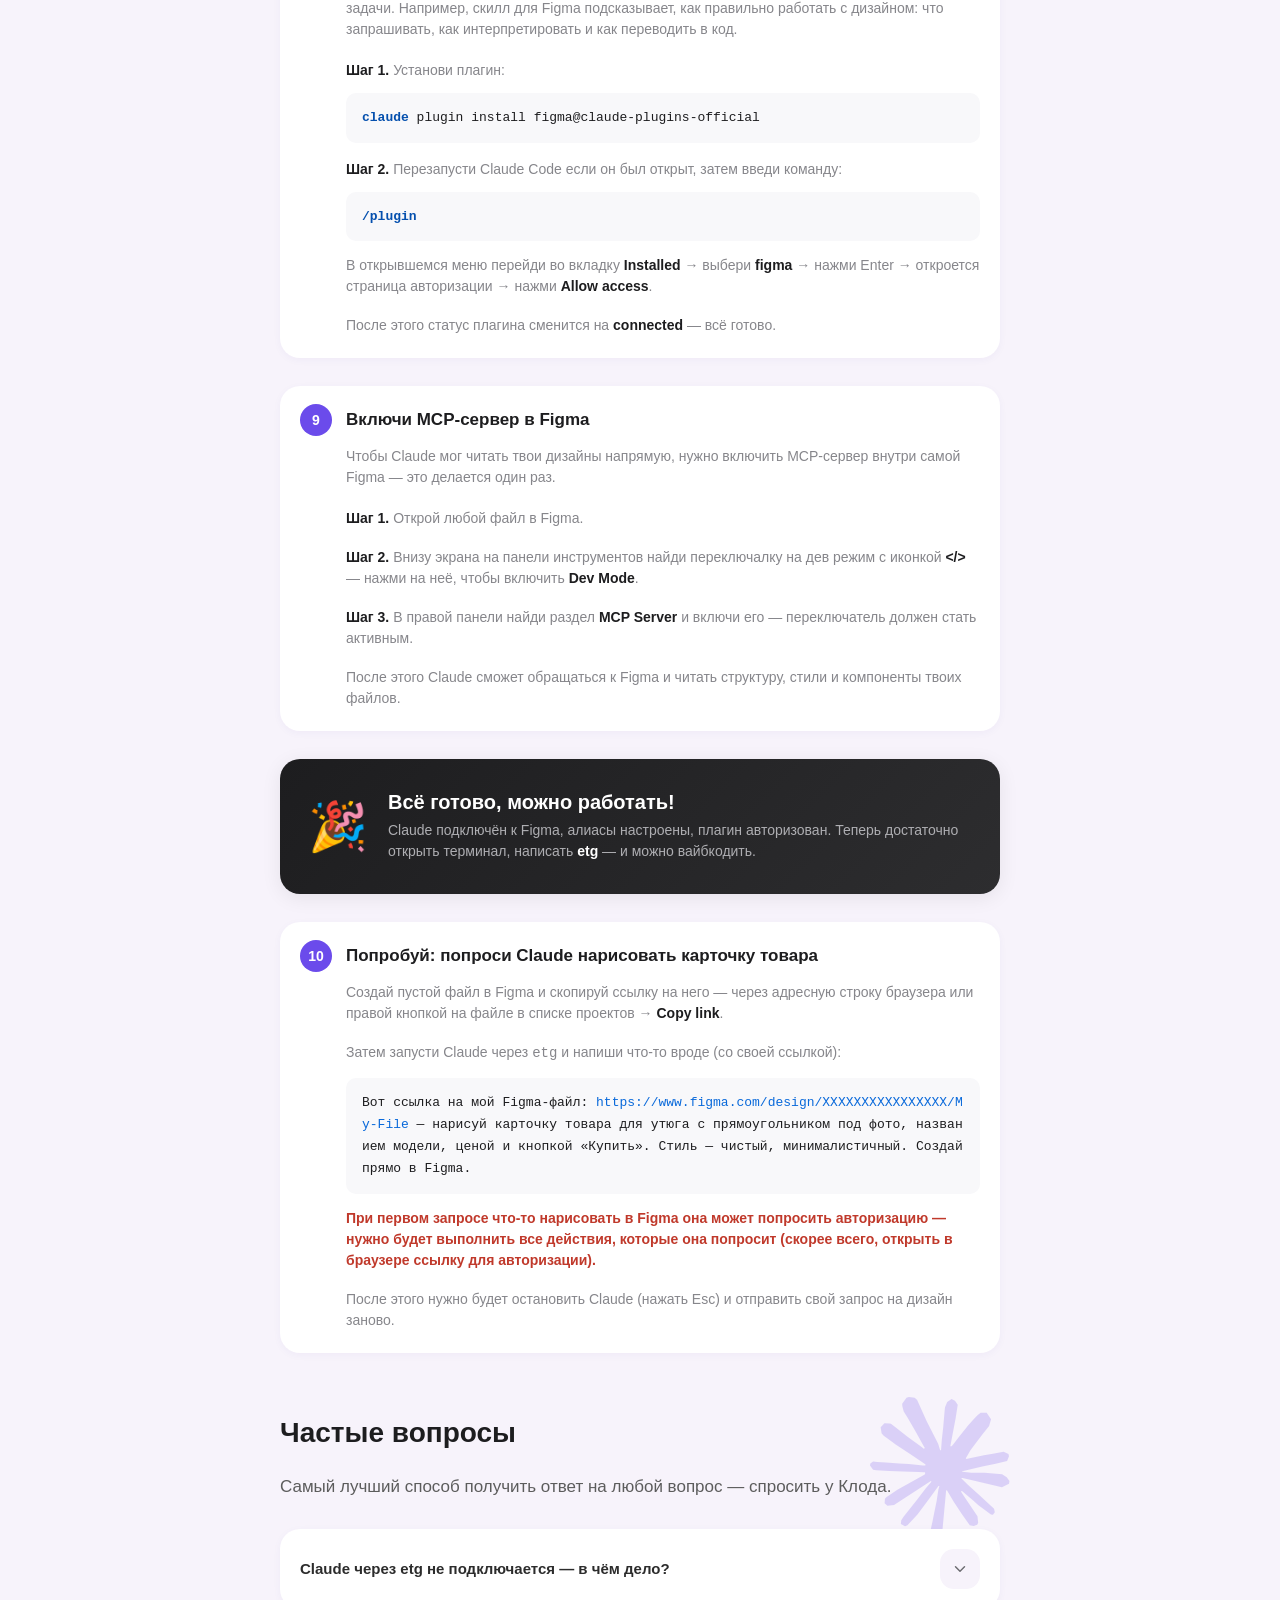
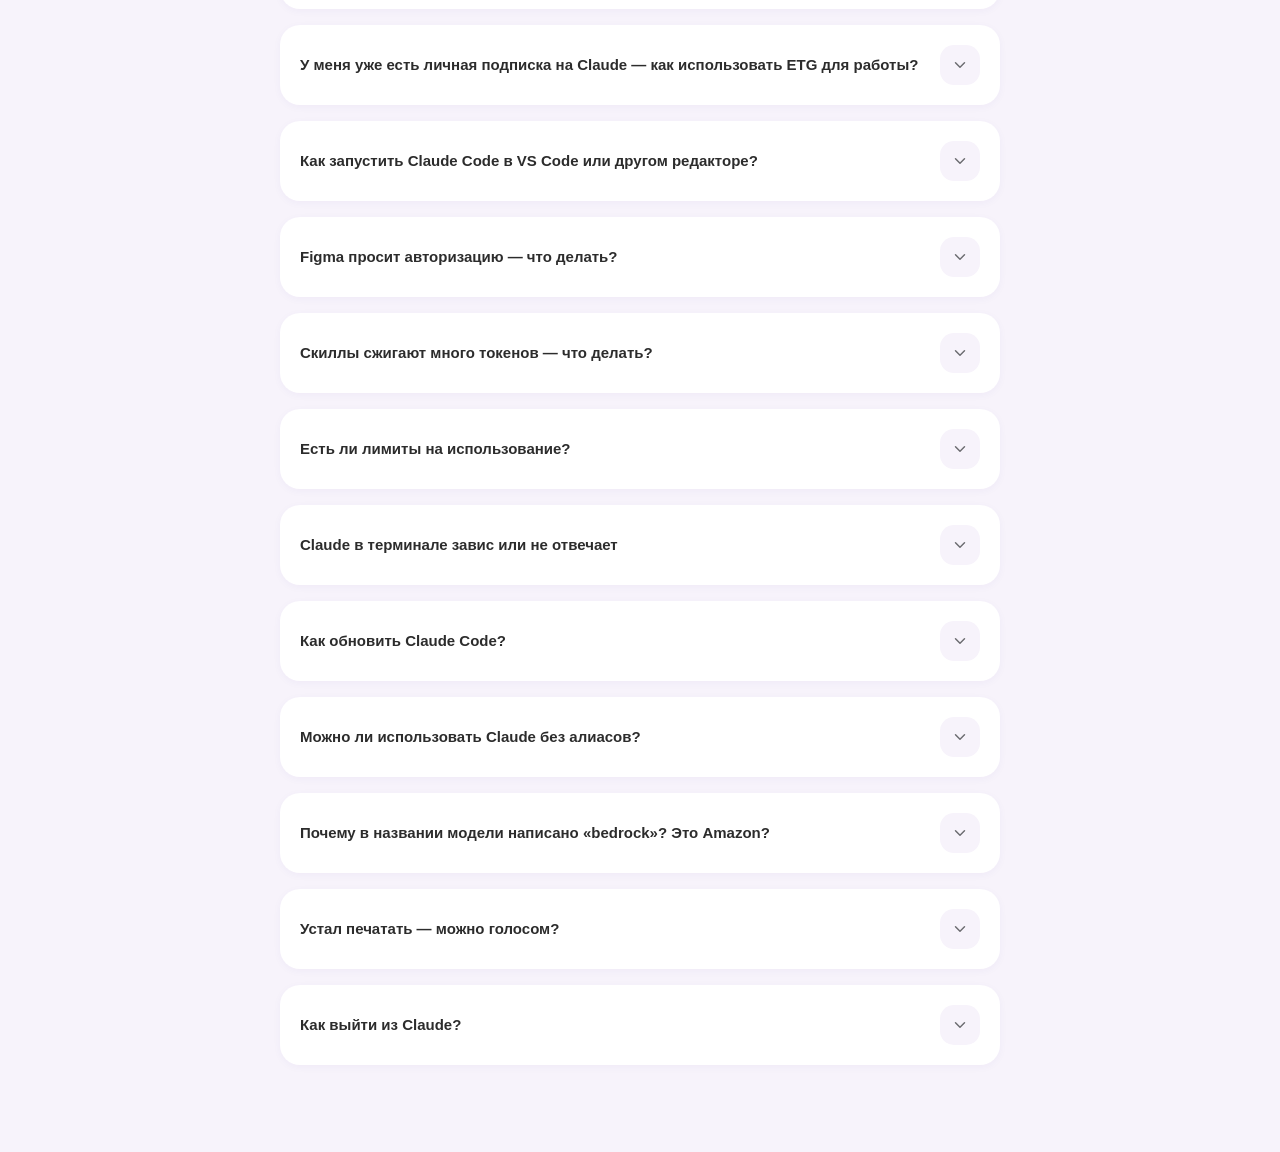
==== commit 08a07a9b: "v48: добавить FAQ-пункт про необходимость рабочего VPN для bedrock Co-Authored-By: NiazC <niazique@g" ====
--- a/index.html
+++ b/index.html
@@ -9,7 +9,7 @@
   <script src="https://mcp.figma.com/mcp/html-to-design/capture.js" async></script>
 </head>
 <body>
-  <div id="versionBadge" data-v="47" style="position:fixed;top:12px;right:16px;font-size:11px;color:var(--color-text-footer);z-index:9999;">47</div>
+  <div id="versionBadge" data-v="48" style="position:fixed;top:12px;right:16px;font-size:11px;color:var(--color-text-footer);z-index:9999;">48</div>
   <div class="container">
     <header>
       <h1>У меня свой Claude</h1>
@@ -437,6 +437,13 @@
         Самый лучший способ получить ответ на любой вопрос — спросить у Клода.
       </p>
       <div class="faq-list">
+
+        <details class="faq-item">
+          <summary>Claude через etg не подключается — в чём дело? <span class="faq-chevron"><svg viewBox="0 0 24 24"><polyline points="6 9 12 15 18 9"/></svg></span></summary>
+          <div class="faq-answer"><div class="faq-answer-inner">
+            <p>Рабочий Claude (bedrock) доступен только из корпоративной сети. Если запускаешь через <code>etg</code> вне офиса — обязательно подключись к рабочему VPN, иначе сервер ETG будет недоступен и подключение не пройдёт.</p>
+          </div></div>
+        </details>
 
         <details class="faq-item">
           <summary>У меня уже есть личная подписка на Claude — как использовать ETG для работы? <span class="faq-chevron"><svg viewBox="0 0 24 24"><polyline points="6 9 12 15 18 9"/></svg></span></summary>
